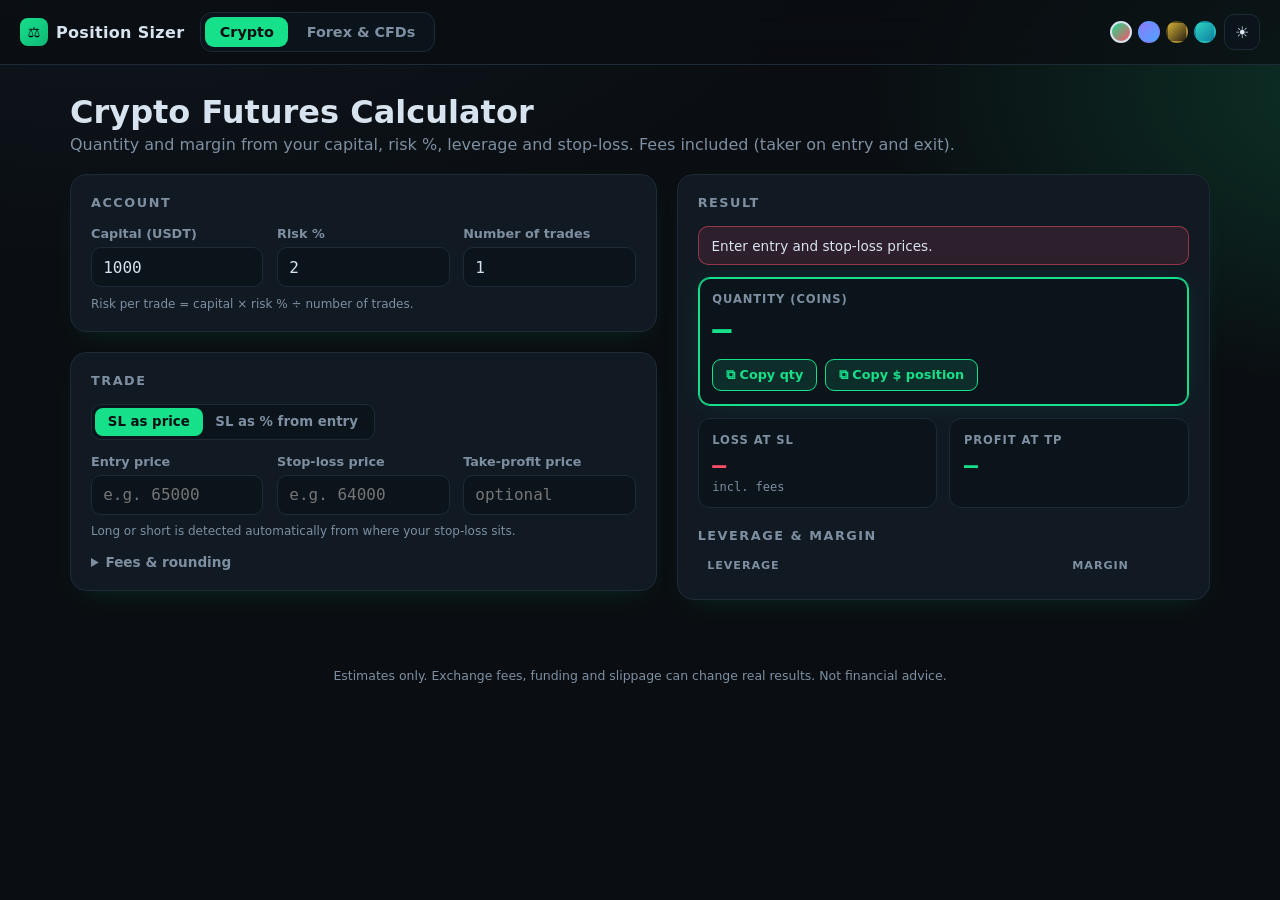
==== index.html @ 28de57a4 "Remove leverage/margin from forex; replace Copy results with copy qty, $ position and lots Co-Author" ====
<!DOCTYPE html>
<html lang="en">
<head>
<meta charset="UTF-8">
<meta name="viewport" content="width=device-width, initial-scale=1">
<title>Crypto Position Size Calculator</title>
<meta name="description" content="Crypto futures position size, quantity and margin calculator with leverage, fees and risk per trade.">
<meta name="theme-color" content="#0a0e12">
<link rel="manifest" href="manifest.json">
<link rel="icon" href="icons/icon.svg" type="image/svg+xml">
<link rel="stylesheet" href="css/styles.css?v=9">
<script src="js/common.js?v=9"></script>
</head>
<body>
<nav class="nav">
  <div class="brand"><span class="logo">⚖</span> Position Sizer</div>
  <div class="tabs"><a href="index.html" class="active">Crypto</a><a href="forex.html">Forex &amp; CFDs</a></div>
  <div class="theme-ctl">
    <div class="swatches">
      <button class="swatch" data-t="terminal" title="Terminal"></button>
      <button class="swatch" data-t="glass" title="Glass"></button>
      <button class="swatch" data-t="gold" title="Gold"></button>
      <button class="swatch" data-t="ocean" title="Ocean"></button>
    </div>
    <button class="icon-btn" id="modeBtn" aria-label="Toggle dark/light mode"></button>
  </div>
</nav>

<main>
  <div class="page-head">
    <h1>Crypto Futures Calculator</h1>
    <p>Quantity and margin from your capital, risk %, leverage and stop-loss. Fees included (taker on entry and exit).</p>
  </div>
  <div class="grid">
    <section>
      <div class="card">
        <h2>Account</h2>
        <div class="fields">
          <label>Capital (USDT)<input id="capital" type="number" min="0" step="any" value="1000" data-save></label>
          <label>Risk %<input id="risk" type="number" min="0" step="any" value="2" data-save></label>
          <label>Number of trades<input id="trades" type="number" min="1" step="1" value="1" data-save></label>
        </div>
        <p class="hint">Risk per trade = capital × risk % ÷ number of trades.</p>
      </div>
      <div class="card">
        <h2>Trade</h2>
        <div class="seg" id="slModeSeg"><button data-m="price" class="on">SL as price</button><button data-m="pct">SL as % from entry</button></div>
        <div class="seg" id="sideSeg" hidden><button data-d="long" class="on">Buy / Long</button><button data-d="short">Sell / Short</button></div>
        <div class="fields">
          <label>Entry price<input id="entry" type="number" min="0" step="any" placeholder="e.g. 65000" data-save></label>
          <label class="sl-price">Stop-loss price<input id="sl" type="number" min="0" step="any" placeholder="e.g. 64000" data-save></label>
          <label class="sl-pct" hidden>Stop-loss %<input id="slPct" type="number" min="0" step="any" placeholder="e.g. 1.5" data-save></label>
          <label>Take-profit price<input id="tp" type="number" min="0" step="any" placeholder="optional" data-save></label>
        </div>
        <p class="hint" id="slHint">Long or short is detected automatically from where your stop-loss sits.</p>
        <details style="margin-top:1rem">
          <summary>Fees &amp; rounding</summary>
          <div class="fields">
            <label>Taker fee % (each side)<input id="fee" type="number" min="0" step="any" value="0.06" data-save></label>
            <label>Qty step<input id="qstep" type="number" min="0" step="any" value="0.001" data-save></label>
          </div>
          <p class="hint">Default: Bitunix futures taker 0.06% (maker 0.02%). Worst case assumed: taker on entry and on exit.</p>
        </details>
      </div>
    </section>

    <section>
      <div class="card">
        <h2>Result <span id="dir"></span></h2>
        <div id="alerts"></div>
        <div class="hero">
          <div class="stat main"><div class="k">Quantity (coins)</div><div class="v" id="qty">—</div><div class="s" id="qtySub"></div>
            <div class="copy-row"><button class="copy-chip" id="copyQty" type="button">⧉ Copy qty</button><button class="copy-chip" id="copyPos" type="button">⧉ Copy $ position</button></div></div>
          <div class="stat"><div class="k">Loss at SL</div><div class="v down" id="loss">—</div><div class="s">incl. fees</div></div>
          <div class="stat"><div class="k">Profit at TP</div><div class="v up" id="profit">—</div><div class="s" id="rr"></div></div>
        </div>
        <h2 style="margin-top:1.25rem">Leverage &amp; margin</h2>
        <table class="levtable"><thead><tr><th>Leverage</th><th>Margin</th><th></th></tr></thead><tbody id="levRows"></tbody></table>
      </div>
    </section>
  </div>
</main>
<footer>Estimates only. Exchange fees, funding and slippage can change real results. Not financial advice.</footer>
<script src="js/crypto.js?v=9"></script>
</body>
</html>
---- css/styles.css ----
/* ===== Theme tokens: [data-theme] x [data-mode] ===== */
:root {
  --radius: 16px;
  --font: "Inter", system-ui, -apple-system, "Segoe UI", Roboto, sans-serif;
  --mono: "JetBrains Mono", ui-monospace, "Cascadia Code", Consolas, monospace;
}

/* Terminal */
[data-theme="terminal"][data-mode="dark"] {
  --bg: #0a0e12; --bg2: #0f1720; --card: #111a23; --card-border: #1e2a36;
  --text: #d7e3ee; --muted: #7d8fa1; --accent: #16e08a; --accent2: #0fb877;
  --up: #16e08a; --down: #ff4d6a; --input: #0b131b; --glow: rgba(22, 224, 138, .18);
}
[data-theme="terminal"][data-mode="light"] {
  --bg: #f3f6f8; --bg2: #e7edf1; --card: #ffffff; --card-border: #d9e2e9;
  --text: #0f1b24; --muted: #5a6b7a; --accent: #0a9e5f; --accent2: #08824e;
  --up: #0a9e5f; --down: #d6264a; --input: #f7fafb; --glow: rgba(10, 158, 95, .12);
}
/* Glass */
[data-theme="glass"][data-mode="dark"] {
  --bg: #0d0b1f; --bg2: #1c1040; --card: rgba(255,255,255,.06); --card-border: rgba(255,255,255,.12);
  --text: #ece9ff; --muted: #a39dc9; --accent: #8b7bff; --accent2: #4fa3ff;
  --up: #4ee6b0; --down: #ff6b8b; --input: rgba(255,255,255,.05); --glow: rgba(139, 123, 255, .25);
}
[data-theme="glass"][data-mode="light"] {
  --bg: #eef0ff; --bg2: #dfe6ff; --card: rgba(255,255,255,.65); --card-border: rgba(110,100,220,.18);
  --text: #1d1846; --muted: #625c95; --accent: #6a56f0; --accent2: #2f7fe0;
  --up: #0f9e74; --down: #d63a5e; --input: rgba(255,255,255,.8); --glow: rgba(106, 86, 240, .15);
}
/* Gold */
[data-theme="gold"][data-mode="dark"] {
  --bg: #0b0a08; --bg2: #17140e; --card: #15130f; --card-border: #2e281b;
  --text: #f1e9d6; --muted: #a8997a; --accent: #d4af37; --accent2: #b8932a;
  --up: #7fd18b; --down: #e5695a; --input: #0f0d0a; --glow: rgba(212, 175, 55, .18);
}
[data-theme="gold"][data-mode="light"] {
  --bg: #faf6ec; --bg2: #f1e9d4; --card: #fffdf7; --card-border: #e6dcc3;
  --text: #2a2215; --muted: #7a6c50; --accent: #a8841f; --accent2: #8a6c17;
  --up: #2f8a43; --down: #b6402f; --input: #fffaf0; --glow: rgba(168, 132, 31, .14);
}
/* Ocean */
[data-theme="ocean"][data-mode="dark"] {
  --bg: #061418; --bg2: #0a2128; --card: #0c1f26; --card-border: #163540;
  --text: #d9f1f4; --muted: #7fa7b0; --accent: #2dd4bf; --accent2: #22a6c9;
  --up: #2dd4bf; --down: #f8717d; --input: #08181d; --glow: rgba(45, 212, 191, .18);
}
[data-theme="ocean"][data-mode="light"] {
  --bg: #effafb; --bg2: #dcf2f5; --card: #ffffff; --card-border: #cbe6ea;
  --text: #0b2a30; --muted: #4f7880; --accent: #0d9488; --accent2: #0e7fa3;
  --up: #0d9488; --down: #d43f4d; --input: #f6fcfd; --glow: rgba(13, 148, 136, .12);
}

/* ===== Base ===== */
* { box-sizing: border-box; }
html, body { margin: 0; }
body {
  font-family: var(--font); color: var(--text); min-height: 100vh;
  background: radial-gradient(1200px 600px at 10% -10%, var(--bg2), transparent 60%),
              radial-gradient(900px 500px at 110% 10%, var(--glow), transparent 60%), var(--bg);
  background-attachment: fixed;
  transition: background .3s, color .3s;
}
a { color: var(--accent); }

/* ===== Nav ===== */
.nav {
  position: sticky; top: 0; z-index: 10; display: flex; align-items: center; gap: 1rem;
  padding: .75rem 1.25rem; backdrop-filter: blur(14px); -webkit-backdrop-filter: blur(14px);
  background: color-mix(in srgb, var(--bg) 70%, transparent); border-bottom: 1px solid var(--card-border);
  flex-wrap: wrap;
}
.brand { font-weight: 800; letter-spacing: .02em; display: flex; align-items: center; gap: .5rem; }
.brand .logo { width: 28px; height: 28px; border-radius: 8px; display: grid; place-items: center;
  background: linear-gradient(135deg, var(--accent), var(--accent2)); color: var(--bg); font-size: .9rem; }
.tabs { display: flex; gap: .25rem; background: var(--input); padding: 4px; border-radius: 12px; border: 1px solid var(--card-border); }
.tabs a { text-decoration: none; color: var(--muted); padding: .45rem .9rem; border-radius: 9px; font-weight: 600; font-size: .9rem; }
.tabs a.active { background: var(--accent); color: var(--bg); }
.theme-ctl { margin-left: auto; display: flex; gap: .5rem; align-items: center; }
.swatches { display: flex; gap: 6px; }
.swatch { width: 22px; height: 22px; border-radius: 50%; border: 2px solid transparent; cursor: pointer; padding: 0; }
.swatch.on { border-color: var(--text); }
.swatch[data-t="terminal"] { background: linear-gradient(135deg, #16e08a, #ff4d6a); }
.swatch[data-t="glass"] { background: linear-gradient(135deg, #8b7bff, #4fa3ff); }
.swatch[data-t="gold"] { background: linear-gradient(135deg, #d4af37, #2a2215); }
.swatch[data-t="ocean"] { background: linear-gradient(135deg, #2dd4bf, #0e7fa3); }
.icon-btn { background: var(--input); border: 1px solid var(--card-border); color: var(--text);
  border-radius: 10px; width: 36px; height: 36px; cursor: pointer; font-size: 1rem; }

/* ===== Layout ===== */
main { max-width: 1180px; margin: 0 auto; padding: 1.5rem 1.25rem 3rem; }
.page-head h1 { margin: .25rem 0 .25rem; font-size: clamp(1.4rem, 3vw, 2rem); }
.page-head p { margin: 0 0 1.25rem; color: var(--muted); }
.grid { display: grid; grid-template-columns: 1.1fr 1fr; gap: 1.25rem; align-items: start; }
@media (max-width: 880px) { .grid { grid-template-columns: 1fr; } .theme-ctl { margin-left: 0; } }

.card {
  background: var(--card); border: 1px solid var(--card-border); border-radius: var(--radius);
  padding: 1.25rem; margin-bottom: 1.25rem; backdrop-filter: blur(18px); -webkit-backdrop-filter: blur(18px);
  box-shadow: 0 10px 30px -15px var(--glow);
}
.card h2 { font-size: .8rem; text-transform: uppercase; letter-spacing: .12em; color: var(--muted); margin: 0 0 1rem; }
.fields { display: grid; grid-template-columns: repeat(auto-fit, minmax(150px, 1fr)); gap: .85rem; }
label { display: flex; flex-direction: column; gap: .35rem; font-size: .8rem; color: var(--muted); font-weight: 600; }
input, select {
  font: 500 1rem var(--mono); color: var(--text); background: var(--input);
  border: 1px solid var(--card-border); border-radius: 10px; padding: .6rem .7rem; width: 100%;
  transition: border-color .2s, box-shadow .2s;
}
input:focus, select:focus { outline: none; border-color: var(--accent); box-shadow: 0 0 0 3px var(--glow); }
select { font-family: var(--font); }
.hint { font-size: .75rem; color: var(--muted); margin: .6rem 0 0; }

.seg { display: inline-flex; background: var(--input); border: 1px solid var(--card-border); border-radius: 10px; padding: 3px; margin-bottom: .9rem; }
.seg button { background: none; border: 0; color: var(--muted); padding: .4rem .8rem; border-radius: 8px; font-weight: 600; cursor: pointer; font-family: var(--font); }
.seg button.on { background: var(--accent); color: var(--bg); }

/* ===== Results ===== */
.hero { display: grid; grid-template-columns: 1fr 1fr; gap: .75rem; margin-bottom: 1rem; }
.stat { background: var(--input); border: 1px solid var(--card-border); border-radius: 12px; padding: .85rem; }
.stat .k { font-size: .72rem; color: var(--muted); text-transform: uppercase; letter-spacing: .08em; font-weight: 700; }
.stat .v { font: 700 1.45rem var(--mono); margin-top: .25rem; word-break: break-all; }
.stat .s { font-size: .75rem; color: var(--muted); margin-top: .15rem; font-family: var(--mono); }
.stat.main { grid-column: 1 / -1; border-color: var(--accent); box-shadow: inset 0 0 0 1px var(--accent), 0 0 30px -10px var(--glow); }
.stat.main .v { font-size: 2rem; color: var(--accent); }
.rows { margin: 0; display: grid; grid-template-columns: 1fr auto; gap: .5rem 1rem; }
.rows dt { color: var(--muted); font-size: .88rem; }
.rows dd { margin: 0; text-align: right; font: 600 .95rem var(--mono); }
.up { color: var(--up) !important; } .down { color: var(--down) !important; }
.badge { display: inline-block; font: 700 .72rem var(--font); padding: .2rem .55rem; border-radius: 999px; letter-spacing: .06em; }
.badge.long { background: color-mix(in srgb, var(--up) 18%, transparent); color: var(--up); }
.badge.short { background: color-mix(in srgb, var(--down) 18%, transparent); color: var(--down); }

.alert { border-radius: 10px; padding: .65rem .8rem; font-size: .85rem; margin-bottom: .75rem; border: 1px solid; }
.alert.warn { border-color: color-mix(in srgb, #f5a524 50%, transparent); background: color-mix(in srgb, #f5a524 12%, transparent); }
.alert.err { border-color: color-mix(in srgb, var(--down) 50%, transparent); background: color-mix(in srgb, var(--down) 12%, transparent); }

/* Risk ladder */
.ladder { position: relative; height: 54px; margin: 1.2rem 0 .4rem; }
.ladder .bar { position: absolute; top: 20px; height: 14px; border-radius: 7px; }
.ladder .bar.loss { background: linear-gradient(90deg, var(--down), color-mix(in srgb, var(--down) 40%, transparent)); }
.ladder .bar.win { background: linear-gradient(90deg, color-mix(in srgb, var(--up) 40%, transparent), var(--up)); }
.ladder .tick { position: absolute; top: 0; transform: translateX(-50%); font: 600 .7rem var(--mono); color: var(--muted); white-space: nowrap; text-align: center; }
.ladder .tick::after { content: ""; display: block; width: 2px; height: 26px; margin: 2px auto 0; background: var(--text); border-radius: 1px; }

.btn { font: 700 .9rem var(--font); border-radius: 10px; padding: .7rem 1rem; cursor: pointer; border: 1px solid var(--card-border); background: var(--input); color: var(--text); }
.btn.primary { background: linear-gradient(135deg, var(--accent), var(--accent2)); color: var(--bg); border: 0; width: 100%; margin-top: 1rem; }
.btn:active { transform: translateY(1px); }
details summary { cursor: pointer; color: var(--muted); font-weight: 600; font-size: .85rem; }
details[open] summary { margin-bottom: .8rem; }
footer { text-align: center; color: var(--muted); font-size: .78rem; padding: 0 1rem 2rem; }
.toast { position: fixed; bottom: 1.5rem; left: 50%; transform: translateX(-50%) translateY(20px); opacity: 0;
  background: var(--accent); color: var(--bg); padding: .6rem 1rem; border-radius: 10px; font-weight: 700; transition: .25s; pointer-events: none; }
.toast.show { opacity: 1; transform: translateX(-50%); }

[hidden] { display: none !important; }

/* ===== Mobile ===== */
.mbar { display: none; }
@media (max-width: 640px) {
  .nav { position: static; padding: .6rem .9rem; gap: .6rem; }
  .theme-ctl { margin-left: auto; }
  .tabs { order: 3; width: 100%; }
  .tabs a { flex: 1; text-align: center; }
  main { padding: 1rem .9rem 6rem; }
  .card { padding: 1rem; }
  .fields { grid-template-columns: 1fr 1fr; gap: .7rem; }
  .page-head p { font-size: .9rem; }
  .stat .v { font-size: 1.15rem; }
  .stat.main .v { font-size: 1.7rem; }
  .rows dt { font-size: .82rem; }
  .rows dd { font-size: .88rem; }
  .mbar {
    display: flex; position: fixed; left: .75rem; right: .75rem; bottom: .75rem; z-index: 20;
    align-items: center; justify-content: space-between; gap: .75rem; padding: .7rem 1rem;
    border-radius: 14px; border: 1px solid var(--accent); background: color-mix(in srgb, var(--card) 85%, var(--bg));
    backdrop-filter: blur(14px); -webkit-backdrop-filter: blur(14px); box-shadow: 0 10px 30px -10px var(--glow);
    color: var(--text); font-family: var(--font); cursor: pointer; text-align: left;
  }
  .mbar .k { font-size: .68rem; color: var(--muted); text-transform: uppercase; letter-spacing: .08em; font-weight: 700; }
  .mbar .v { font: 700 1.15rem var(--mono); color: var(--accent); }
  .mbar .v2 { font: 600 .85rem var(--mono); text-align: right; }
  .mbar.hide { opacity: 0; pointer-events: none; }
}

/* Leverage table */
.levtable { width: 100%; border-collapse: collapse; font-family: var(--mono); }
.levtable th { text-align: left; font: 700 .7rem var(--font); color: var(--muted); text-transform: uppercase; letter-spacing: .08em; padding: 0 .6rem .4rem; }
.levtable td { padding: .55rem .6rem; border-top: 1px solid var(--card-border); font-weight: 600; }
.levtable td:nth-child(2) { text-align: right; }
.levtable th:nth-child(2) { text-align: right; }
.levtable td:last-child { text-align: right; font: 600 .72rem var(--font); color: var(--muted); }
.levtable tr.min td { color: var(--accent); background: color-mix(in srgb, var(--accent) 8%, transparent); }
.levtable tr.min td:first-child { border-radius: 8px 0 0 8px; } .levtable tr.min td:last-child { border-radius: 0 8px 8px 0; color: var(--accent); }
.levtable tr.liq td { color: var(--down); }

/* Copy chips inside the main result */
.copy-row { display: flex; gap: .5rem; flex-wrap: wrap; margin-top: .7rem; }
.copy-chip { font: 700 .8rem var(--font); padding: .45rem .8rem; border-radius: 9px; cursor: pointer;
  border: 1px solid var(--accent); background: color-mix(in srgb, var(--accent) 12%, transparent); color: var(--accent); }
.copy-chip:hover { background: var(--accent); color: var(--bg); }
.copy-chip:active { transform: translateY(1px); }
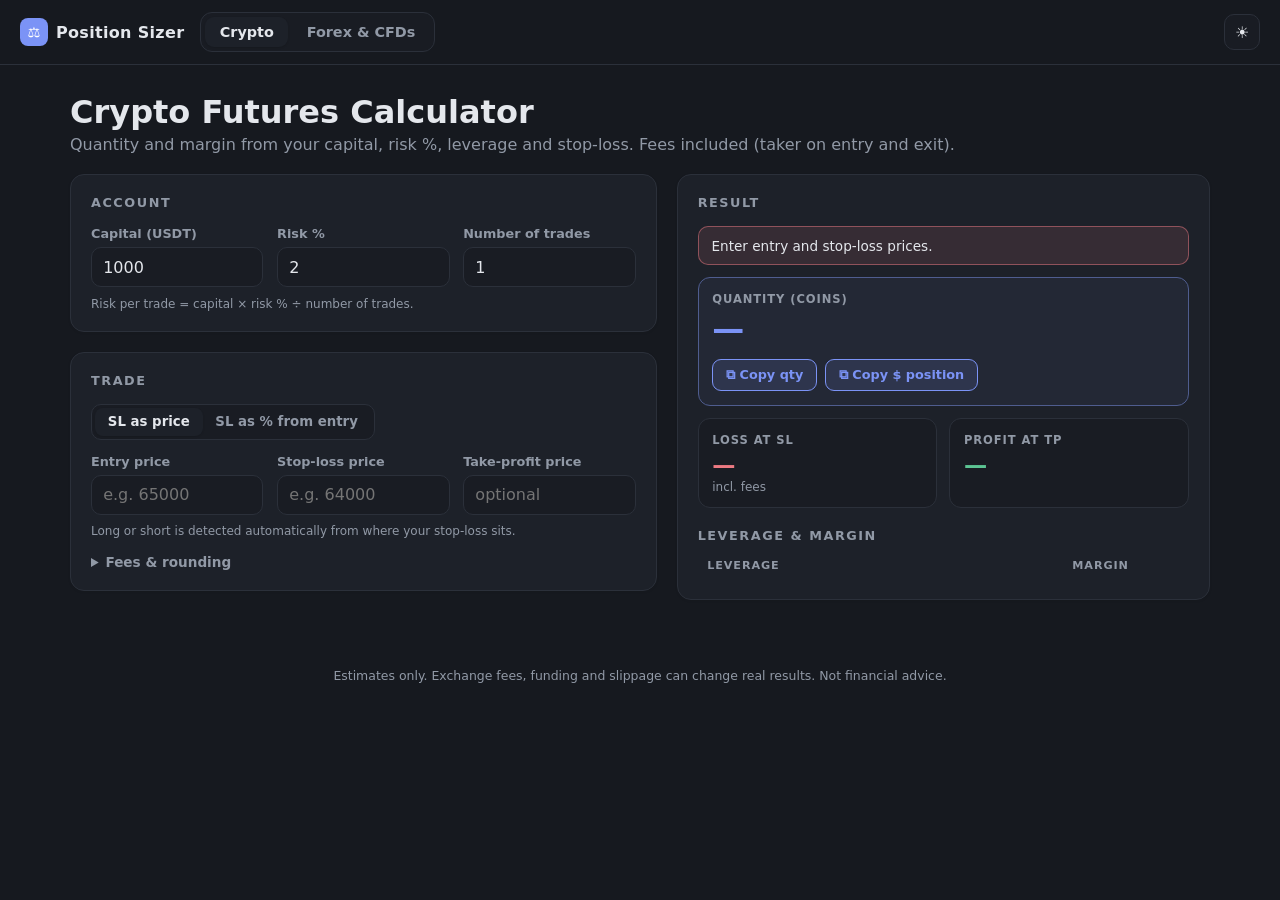
==== commit 6ced4ce9: "Redesign: one calm theme with light/dark toggle Replace the 4 neon themes with a soft slate palette " ====
--- a/index.html
+++ b/index.html
@@ -5,23 +5,17 @@
 <meta name="viewport" content="width=device-width, initial-scale=1">
 <title>Crypto Position Size Calculator</title>
 <meta name="description" content="Crypto futures position size, quantity and margin calculator with leverage, fees and risk per trade.">
-<meta name="theme-color" content="#0a0e12">
+<meta name="theme-color" content="#16191f">
 <link rel="manifest" href="manifest.json">
 <link rel="icon" href="icons/icon.svg" type="image/svg+xml">
-<link rel="stylesheet" href="css/styles.css?v=9">
-<script src="js/common.js?v=9"></script>
+<link rel="stylesheet" href="css/styles.css?v=10">
+<script src="js/common.js?v=10"></script>
 </head>
 <body>
 <nav class="nav">
   <div class="brand"><span class="logo">⚖</span> Position Sizer</div>
   <div class="tabs"><a href="index.html" class="active">Crypto</a><a href="forex.html">Forex &amp; CFDs</a></div>
   <div class="theme-ctl">
-    <div class="swatches">
-      <button class="swatch" data-t="terminal" title="Terminal"></button>
-      <button class="swatch" data-t="glass" title="Glass"></button>
-      <button class="swatch" data-t="gold" title="Gold"></button>
-      <button class="swatch" data-t="ocean" title="Ocean"></button>
-    </div>
     <button class="icon-btn" id="modeBtn" aria-label="Toggle dark/light mode"></button>
   </div>
 </nav>
@@ -81,6 +75,6 @@
   </div>
 </main>
 <footer>Estimates only. Exchange fees, funding and slippage can change real results. Not financial advice.</footer>
-<script src="js/crypto.js?v=9"></script>
+<script src="js/crypto.js?v=10"></script>
 </body>
 </html>
--- a/css/styles.css
+++ b/css/styles.css
@@ -1,53 +1,16 @@
-/* ===== Theme tokens: [data-theme] x [data-mode] ===== */
+/* ===== Theme tokens: one calm palette, light + dark ===== */
 :root {
-  --radius: 16px;
+  --radius: 14px;
   --font: "Inter", system-ui, -apple-system, "Segoe UI", Roboto, sans-serif;
-  --mono: "JetBrains Mono", ui-monospace, "Cascadia Code", Consolas, monospace;
+  --mono: var(--font);
+  --bg: #f5f6f8; --bg2: #f5f6f8; --card: #ffffff; --card-border: #e3e6eb;
+  --text: #24292f; --muted: #6b7280; --accent: #4c6ef5; --accent2: #4c6ef5;
+  --up: #2b9a66; --down: #d0505c; --input: #f8f9fb; --glow: rgba(76, 110, 245, .14);
 }
-
-/* Terminal */
-[data-theme="terminal"][data-mode="dark"] {
-  --bg: #0a0e12; --bg2: #0f1720; --card: #111a23; --card-border: #1e2a36;
-  --text: #d7e3ee; --muted: #7d8fa1; --accent: #16e08a; --accent2: #0fb877;
-  --up: #16e08a; --down: #ff4d6a; --input: #0b131b; --glow: rgba(22, 224, 138, .18);
-}
-[data-theme="terminal"][data-mode="light"] {
-  --bg: #f3f6f8; --bg2: #e7edf1; --card: #ffffff; --card-border: #d9e2e9;
-  --text: #0f1b24; --muted: #5a6b7a; --accent: #0a9e5f; --accent2: #08824e;
-  --up: #0a9e5f; --down: #d6264a; --input: #f7fafb; --glow: rgba(10, 158, 95, .12);
-}
-/* Glass */
-[data-theme="glass"][data-mode="dark"] {
-  --bg: #0d0b1f; --bg2: #1c1040; --card: rgba(255,255,255,.06); --card-border: rgba(255,255,255,.12);
-  --text: #ece9ff; --muted: #a39dc9; --accent: #8b7bff; --accent2: #4fa3ff;
-  --up: #4ee6b0; --down: #ff6b8b; --input: rgba(255,255,255,.05); --glow: rgba(139, 123, 255, .25);
-}
-[data-theme="glass"][data-mode="light"] {
-  --bg: #eef0ff; --bg2: #dfe6ff; --card: rgba(255,255,255,.65); --card-border: rgba(110,100,220,.18);
-  --text: #1d1846; --muted: #625c95; --accent: #6a56f0; --accent2: #2f7fe0;
-  --up: #0f9e74; --down: #d63a5e; --input: rgba(255,255,255,.8); --glow: rgba(106, 86, 240, .15);
-}
-/* Gold */
-[data-theme="gold"][data-mode="dark"] {
-  --bg: #0b0a08; --bg2: #17140e; --card: #15130f; --card-border: #2e281b;
-  --text: #f1e9d6; --muted: #a8997a; --accent: #d4af37; --accent2: #b8932a;
-  --up: #7fd18b; --down: #e5695a; --input: #0f0d0a; --glow: rgba(212, 175, 55, .18);
-}
-[data-theme="gold"][data-mode="light"] {
-  --bg: #faf6ec; --bg2: #f1e9d4; --card: #fffdf7; --card-border: #e6dcc3;
-  --text: #2a2215; --muted: #7a6c50; --accent: #a8841f; --accent2: #8a6c17;
-  --up: #2f8a43; --down: #b6402f; --input: #fffaf0; --glow: rgba(168, 132, 31, .14);
-}
-/* Ocean */
-[data-theme="ocean"][data-mode="dark"] {
-  --bg: #061418; --bg2: #0a2128; --card: #0c1f26; --card-border: #163540;
-  --text: #d9f1f4; --muted: #7fa7b0; --accent: #2dd4bf; --accent2: #22a6c9;
-  --up: #2dd4bf; --down: #f8717d; --input: #08181d; --glow: rgba(45, 212, 191, .18);
-}
-[data-theme="ocean"][data-mode="light"] {
-  --bg: #effafb; --bg2: #dcf2f5; --card: #ffffff; --card-border: #cbe6ea;
-  --text: #0b2a30; --muted: #4f7880; --accent: #0d9488; --accent2: #0e7fa3;
-  --up: #0d9488; --down: #d43f4d; --input: #f6fcfd; --glow: rgba(13, 148, 136, .12);
+[data-mode="dark"] {
+  --bg: #16191f; --bg2: #16191f; --card: #1d2129; --card-border: #2b303a;
+  --text: #e4e7ec; --muted: #9199a6; --accent: #7b93f6; --accent2: #7b93f6;
+  --up: #5cc493; --down: #ec7a82; --input: #191c23; --glow: rgba(123, 147, 246, .18);
 }
 
 /* ===== Base ===== */
@@ -55,9 +18,7 @@
 html, body { margin: 0; }
 body {
   font-family: var(--font); color: var(--text); min-height: 100vh;
-  background: radial-gradient(1200px 600px at 10% -10%, var(--bg2), transparent 60%),
-              radial-gradient(900px 500px at 110% 10%, var(--glow), transparent 60%), var(--bg);
-  background-attachment: fixed;
+  background: var(--bg); font-variant-numeric: tabular-nums;
   transition: background .3s, color .3s;
 }
 a { color: var(--accent); }
@@ -65,24 +26,16 @@
 /* ===== Nav ===== */
 .nav {
   position: sticky; top: 0; z-index: 10; display: flex; align-items: center; gap: 1rem;
-  padding: .75rem 1.25rem; backdrop-filter: blur(14px); -webkit-backdrop-filter: blur(14px);
-  background: color-mix(in srgb, var(--bg) 70%, transparent); border-bottom: 1px solid var(--card-border);
+  padding: .75rem 1.25rem; background: var(--bg); border-bottom: 1px solid var(--card-border);
   flex-wrap: wrap;
 }
 .brand { font-weight: 800; letter-spacing: .02em; display: flex; align-items: center; gap: .5rem; }
 .brand .logo { width: 28px; height: 28px; border-radius: 8px; display: grid; place-items: center;
-  background: linear-gradient(135deg, var(--accent), var(--accent2)); color: var(--bg); font-size: .9rem; }
+  background: var(--accent); color: #fff; font-size: .9rem; }
 .tabs { display: flex; gap: .25rem; background: var(--input); padding: 4px; border-radius: 12px; border: 1px solid var(--card-border); }
 .tabs a { text-decoration: none; color: var(--muted); padding: .45rem .9rem; border-radius: 9px; font-weight: 600; font-size: .9rem; }
-.tabs a.active { background: var(--accent); color: var(--bg); }
+.tabs a.active { background: var(--card); color: var(--text); box-shadow: 0 1px 2px rgba(0,0,0,.12); }
 .theme-ctl { margin-left: auto; display: flex; gap: .5rem; align-items: center; }
-.swatches { display: flex; gap: 6px; }
-.swatch { width: 22px; height: 22px; border-radius: 50%; border: 2px solid transparent; cursor: pointer; padding: 0; }
-.swatch.on { border-color: var(--text); }
-.swatch[data-t="terminal"] { background: linear-gradient(135deg, #16e08a, #ff4d6a); }
-.swatch[data-t="glass"] { background: linear-gradient(135deg, #8b7bff, #4fa3ff); }
-.swatch[data-t="gold"] { background: linear-gradient(135deg, #d4af37, #2a2215); }
-.swatch[data-t="ocean"] { background: linear-gradient(135deg, #2dd4bf, #0e7fa3); }
 .icon-btn { background: var(--input); border: 1px solid var(--card-border); color: var(--text);
   border-radius: 10px; width: 36px; height: 36px; cursor: pointer; font-size: 1rem; }
 
@@ -95,8 +48,8 @@
 
 .card {
   background: var(--card); border: 1px solid var(--card-border); border-radius: var(--radius);
-  padding: 1.25rem; margin-bottom: 1.25rem; backdrop-filter: blur(18px); -webkit-backdrop-filter: blur(18px);
-  box-shadow: 0 10px 30px -15px var(--glow);
+  padding: 1.25rem; margin-bottom: 1.25rem;
+  box-shadow: 0 1px 3px rgba(0,0,0,.06);
 }
 .card h2 { font-size: .8rem; text-transform: uppercase; letter-spacing: .12em; color: var(--muted); margin: 0 0 1rem; }
 .fields { display: grid; grid-template-columns: repeat(auto-fit, minmax(150px, 1fr)); gap: .85rem; }
@@ -112,7 +65,7 @@
 
 .seg { display: inline-flex; background: var(--input); border: 1px solid var(--card-border); border-radius: 10px; padding: 3px; margin-bottom: .9rem; }
 .seg button { background: none; border: 0; color: var(--muted); padding: .4rem .8rem; border-radius: 8px; font-weight: 600; cursor: pointer; font-family: var(--font); }
-.seg button.on { background: var(--accent); color: var(--bg); }
+.seg button.on { background: var(--card); color: var(--text); box-shadow: 0 1px 2px rgba(0,0,0,.12); }
 
 /* ===== Results ===== */
 .hero { display: grid; grid-template-columns: 1fr 1fr; gap: .75rem; margin-bottom: 1rem; }
@@ -120,7 +73,7 @@
 .stat .k { font-size: .72rem; color: var(--muted); text-transform: uppercase; letter-spacing: .08em; font-weight: 700; }
 .stat .v { font: 700 1.45rem var(--mono); margin-top: .25rem; word-break: break-all; }
 .stat .s { font-size: .75rem; color: var(--muted); margin-top: .15rem; font-family: var(--mono); }
-.stat.main { grid-column: 1 / -1; border-color: var(--accent); box-shadow: inset 0 0 0 1px var(--accent), 0 0 30px -10px var(--glow); }
+.stat.main { grid-column: 1 / -1; border-color: color-mix(in srgb, var(--accent) 45%, var(--card-border)); background: color-mix(in srgb, var(--accent) 6%, var(--card)); }
 .stat.main .v { font-size: 2rem; color: var(--accent); }
 .rows { margin: 0; display: grid; grid-template-columns: 1fr auto; gap: .5rem 1rem; }
 .rows dt { color: var(--muted); font-size: .88rem; }
@@ -143,13 +96,13 @@
 .ladder .tick::after { content: ""; display: block; width: 2px; height: 26px; margin: 2px auto 0; background: var(--text); border-radius: 1px; }
 
 .btn { font: 700 .9rem var(--font); border-radius: 10px; padding: .7rem 1rem; cursor: pointer; border: 1px solid var(--card-border); background: var(--input); color: var(--text); }
-.btn.primary { background: linear-gradient(135deg, var(--accent), var(--accent2)); color: var(--bg); border: 0; width: 100%; margin-top: 1rem; }
+.btn.primary { background: var(--accent); color: #fff; border: 0; width: 100%; margin-top: 1rem; }
 .btn:active { transform: translateY(1px); }
 details summary { cursor: pointer; color: var(--muted); font-weight: 600; font-size: .85rem; }
 details[open] summary { margin-bottom: .8rem; }
 footer { text-align: center; color: var(--muted); font-size: .78rem; padding: 0 1rem 2rem; }
 .toast { position: fixed; bottom: 1.5rem; left: 50%; transform: translateX(-50%) translateY(20px); opacity: 0;
-  background: var(--accent); color: var(--bg); padding: .6rem 1rem; border-radius: 10px; font-weight: 700; transition: .25s; pointer-events: none; }
+  background: var(--text); color: var(--bg); padding: .6rem 1rem; border-radius: 10px; font-weight: 700; transition: .25s; pointer-events: none; }
 .toast.show { opacity: 1; transform: translateX(-50%); }
 
 [hidden] { display: none !important; }
@@ -173,7 +126,7 @@
     display: flex; position: fixed; left: .75rem; right: .75rem; bottom: .75rem; z-index: 20;
     align-items: center; justify-content: space-between; gap: .75rem; padding: .7rem 1rem;
     border-radius: 14px; border: 1px solid var(--accent); background: color-mix(in srgb, var(--card) 85%, var(--bg));
-    backdrop-filter: blur(14px); -webkit-backdrop-filter: blur(14px); box-shadow: 0 10px 30px -10px var(--glow);
+    backdrop-filter: blur(14px); -webkit-backdrop-filter: blur(14px); box-shadow: 0 4px 16px rgba(0,0,0,.15);
     color: var(--text); font-family: var(--font); cursor: pointer; text-align: left;
   }
   .mbar .k { font-size: .68rem; color: var(--muted); text-transform: uppercase; letter-spacing: .08em; font-weight: 700; }
@@ -197,5 +150,5 @@
 .copy-row { display: flex; gap: .5rem; flex-wrap: wrap; margin-top: .7rem; }
 .copy-chip { font: 700 .8rem var(--font); padding: .45rem .8rem; border-radius: 9px; cursor: pointer;
   border: 1px solid var(--accent); background: color-mix(in srgb, var(--accent) 12%, transparent); color: var(--accent); }
-.copy-chip:hover { background: var(--accent); color: var(--bg); }
+.copy-chip:hover { background: var(--accent); color: #fff; }
 .copy-chip:active { transform: translateY(1px); }
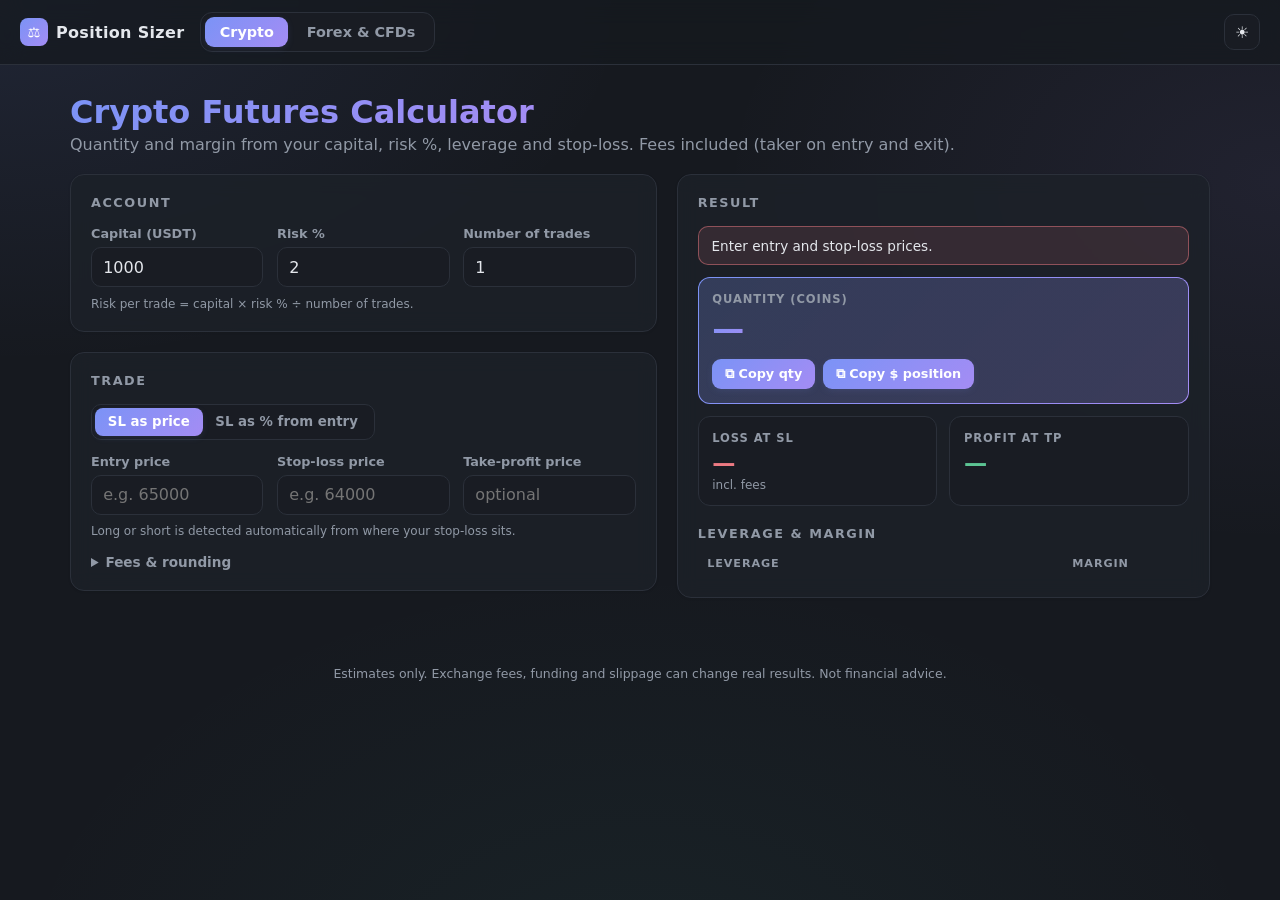
==== commit 7c3618a1: "Add soft indigo-violet gradients: page wash, frosted cards, gradient accents Co-Authored-By: Claude " ====
--- a/index.html
+++ b/index.html
@@ -8,8 +8,8 @@
 <meta name="theme-color" content="#16191f">
 <link rel="manifest" href="manifest.json">
 <link rel="icon" href="icons/icon.svg" type="image/svg+xml">
-<link rel="stylesheet" href="css/styles.css?v=10">
-<script src="js/common.js?v=10"></script>
+<link rel="stylesheet" href="css/styles.css?v=11">
+<script src="js/common.js?v=11"></script>
 </head>
 <body>
 <nav class="nav">
@@ -75,6 +75,6 @@
   </div>
 </main>
 <footer>Estimates only. Exchange fees, funding and slippage can change real results. Not financial advice.</footer>
-<script src="js/crypto.js?v=10"></script>
+<script src="js/crypto.js?v=11"></script>
 </body>
 </html>
--- a/css/styles.css
+++ b/css/styles.css
@@ -152,3 +152,38 @@
   border: 1px solid var(--accent); background: color-mix(in srgb, var(--accent) 12%, transparent); color: var(--accent); }
 .copy-chip:hover { background: var(--accent); color: #fff; }
 .copy-chip:active { transform: translateY(1px); }
+
+/* ===== Soft gradient layer (kept low-saturation so it stays easy on the eyes) ===== */
+:root {
+  --grad: linear-gradient(135deg, #5b7cfa 0%, #8a6cf0 100%);
+  --wash-1: rgba(91, 124, 250, .10); --wash-2: rgba(56, 189, 168, .08); --wash-3: rgba(138, 108, 240, .08);
+  --card: rgba(255, 255, 255, .82); --nav-bg: rgba(245, 246, 248, .72);
+}
+[data-mode="dark"] {
+  --grad: linear-gradient(135deg, #7b93f6 0%, #a48cf4 100%);
+  --wash-1: rgba(123, 147, 246, .10); --wash-2: rgba(72, 190, 170, .06); --wash-3: rgba(164, 140, 244, .08);
+  --card: rgba(29, 33, 41, .82); --nav-bg: rgba(22, 25, 31, .72);
+}
+body {
+  background:
+    radial-gradient(900px 520px at 0% 0%, var(--wash-1), transparent 70%),
+    radial-gradient(800px 520px at 100% 20%, var(--wash-3), transparent 70%),
+    radial-gradient(900px 600px at 50% 110%, var(--wash-2), transparent 70%),
+    var(--bg);
+  background-attachment: fixed;
+}
+.nav { background: var(--nav-bg); backdrop-filter: blur(12px); -webkit-backdrop-filter: blur(12px); }
+.card { backdrop-filter: blur(10px); -webkit-backdrop-filter: blur(10px); }
+.brand .logo { background: var(--grad); }
+.page-head h1 { background: var(--grad); -webkit-background-clip: text; background-clip: text; color: transparent; width: fit-content; }
+.stat.main {
+  border: 1px solid transparent;
+  background: linear-gradient(color-mix(in srgb, var(--accent) 7%, var(--card)), color-mix(in srgb, var(--accent) 7%, var(--card))) padding-box,
+              var(--grad) border-box;
+}
+.stat.main .v { background: var(--grad); -webkit-background-clip: text; background-clip: text; color: transparent; width: fit-content; }
+.copy-chip { border: 0; background: var(--grad); color: #fff; box-shadow: 0 2px 8px -2px var(--glow); }
+.copy-chip:hover { background: var(--grad); filter: brightness(1.08); }
+.tabs a.active, .seg button.on { background: var(--grad); color: #fff; box-shadow: 0 2px 8px -2px var(--glow); }
+.levtable tr.min td { background: color-mix(in srgb, #8a6cf0 9%, transparent); }
+@media (max-width: 640px) { .mbar { border: 1px solid transparent; background: linear-gradient(var(--card), var(--card)) padding-box, var(--grad) border-box; } }
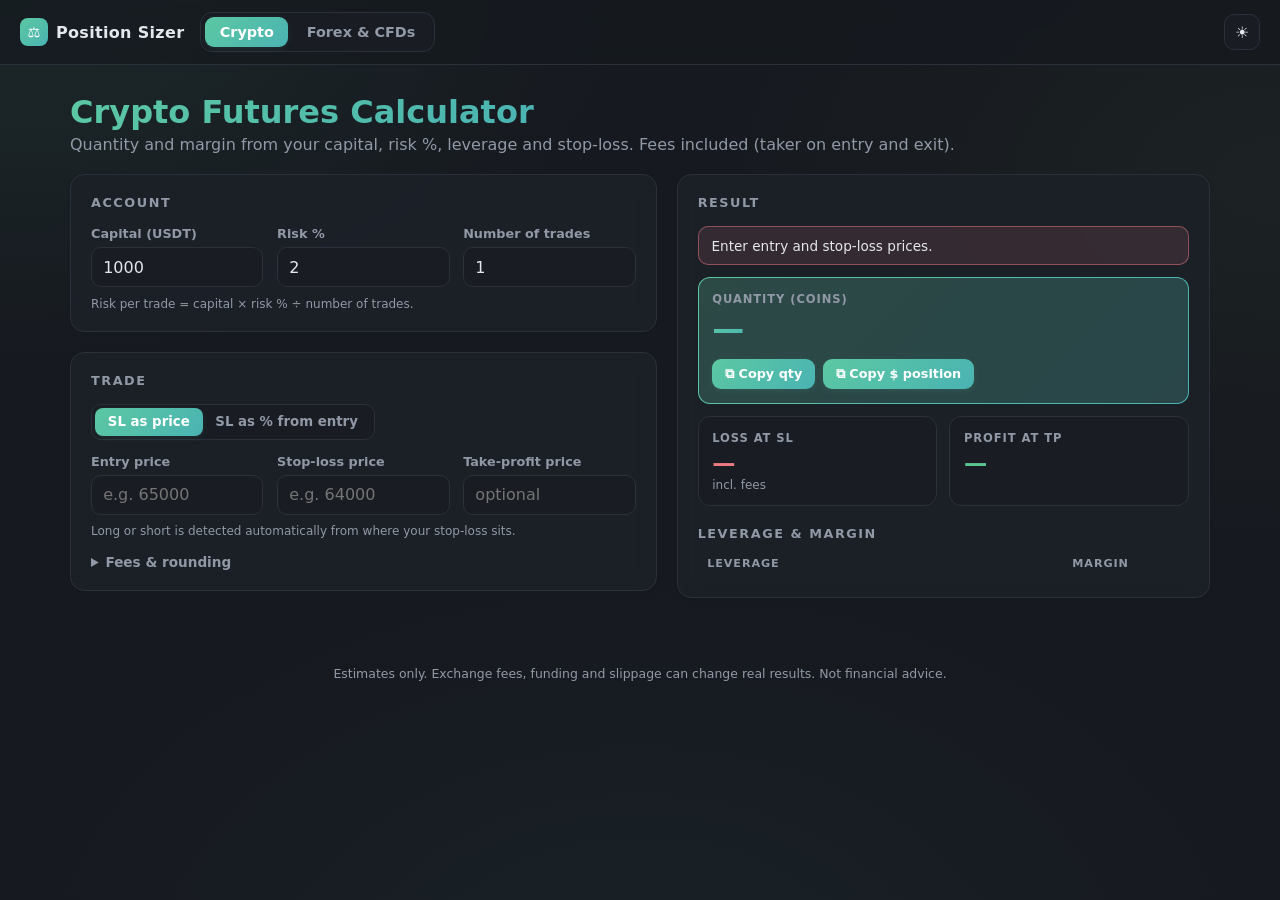
==== commit 2218fc77: "Switch theme to soft green: accent, gradients, background wash, app icon Co-Authored-By: Claude Opus" ====
--- a/index.html
+++ b/index.html
@@ -8,8 +8,8 @@
 <meta name="theme-color" content="#16191f">
 <link rel="manifest" href="manifest.json">
 <link rel="icon" href="icons/icon.svg" type="image/svg+xml">
-<link rel="stylesheet" href="css/styles.css?v=11">
-<script src="js/common.js?v=11"></script>
+<link rel="stylesheet" href="css/styles.css?v=12">
+<script src="js/common.js?v=12"></script>
 </head>
 <body>
 <nav class="nav">
@@ -75,6 +75,6 @@
   </div>
 </main>
 <footer>Estimates only. Exchange fees, funding and slippage can change real results. Not financial advice.</footer>
-<script src="js/crypto.js?v=11"></script>
+<script src="js/crypto.js?v=12"></script>
 </body>
 </html>
--- a/css/styles.css
+++ b/css/styles.css
@@ -4,13 +4,13 @@
   --font: "Inter", system-ui, -apple-system, "Segoe UI", Roboto, sans-serif;
   --mono: var(--font);
   --bg: #f5f6f8; --bg2: #f5f6f8; --card: #ffffff; --card-border: #e3e6eb;
-  --text: #24292f; --muted: #6b7280; --accent: #4c6ef5; --accent2: #4c6ef5;
-  --up: #2b9a66; --down: #d0505c; --input: #f8f9fb; --glow: rgba(76, 110, 245, .14);
+  --text: #24292f; --muted: #6b7280; --accent: #1f9a74; --accent2: #1f9a74;
+  --up: #2b9a66; --down: #d0505c; --input: #f8f9fb; --glow: rgba(31, 154, 116, .16);
 }
 [data-mode="dark"] {
   --bg: #16191f; --bg2: #16191f; --card: #1d2129; --card-border: #2b303a;
-  --text: #e4e7ec; --muted: #9199a6; --accent: #7b93f6; --accent2: #7b93f6;
-  --up: #5cc493; --down: #ec7a82; --input: #191c23; --glow: rgba(123, 147, 246, .18);
+  --text: #e4e7ec; --muted: #9199a6; --accent: #5cc8a2; --accent2: #5cc8a2;
+  --up: #5cc493; --down: #ec7a82; --input: #191c23; --glow: rgba(92, 200, 162, .18);
 }
 
 /* ===== Base ===== */
@@ -155,13 +155,13 @@
 
 /* ===== Soft gradient layer (kept low-saturation so it stays easy on the eyes) ===== */
 :root {
-  --grad: linear-gradient(135deg, #5b7cfa 0%, #8a6cf0 100%);
-  --wash-1: rgba(91, 124, 250, .10); --wash-2: rgba(56, 189, 168, .08); --wash-3: rgba(138, 108, 240, .08);
+  --grad: linear-gradient(135deg, #2fae7f 0%, #1f9a9a 100%);
+  --wash-1: rgba(47, 174, 127, .10); --wash-2: rgba(31, 154, 154, .07); --wash-3: rgba(120, 190, 90, .06);
   --card: rgba(255, 255, 255, .82); --nav-bg: rgba(245, 246, 248, .72);
 }
 [data-mode="dark"] {
-  --grad: linear-gradient(135deg, #7b93f6 0%, #a48cf4 100%);
-  --wash-1: rgba(123, 147, 246, .10); --wash-2: rgba(72, 190, 170, .06); --wash-3: rgba(164, 140, 244, .08);
+  --grad: linear-gradient(135deg, #5cc8a2 0%, #4ab3b3 100%);
+  --wash-1: rgba(92, 200, 162, .09); --wash-2: rgba(74, 179, 179, .06); --wash-3: rgba(140, 200, 110, .05);
   --card: rgba(29, 33, 41, .82); --nav-bg: rgba(22, 25, 31, .72);
 }
 body {
@@ -185,5 +185,5 @@
 .copy-chip { border: 0; background: var(--grad); color: #fff; box-shadow: 0 2px 8px -2px var(--glow); }
 .copy-chip:hover { background: var(--grad); filter: brightness(1.08); }
 .tabs a.active, .seg button.on { background: var(--grad); color: #fff; box-shadow: 0 2px 8px -2px var(--glow); }
-.levtable tr.min td { background: color-mix(in srgb, #8a6cf0 9%, transparent); }
+.levtable tr.min td { background: color-mix(in srgb, var(--accent) 10%, transparent); }
 @media (max-width: 640px) { .mbar { border: 1px solid transparent; background: linear-gradient(var(--card), var(--card)) padding-box, var(--grad) border-box; } }
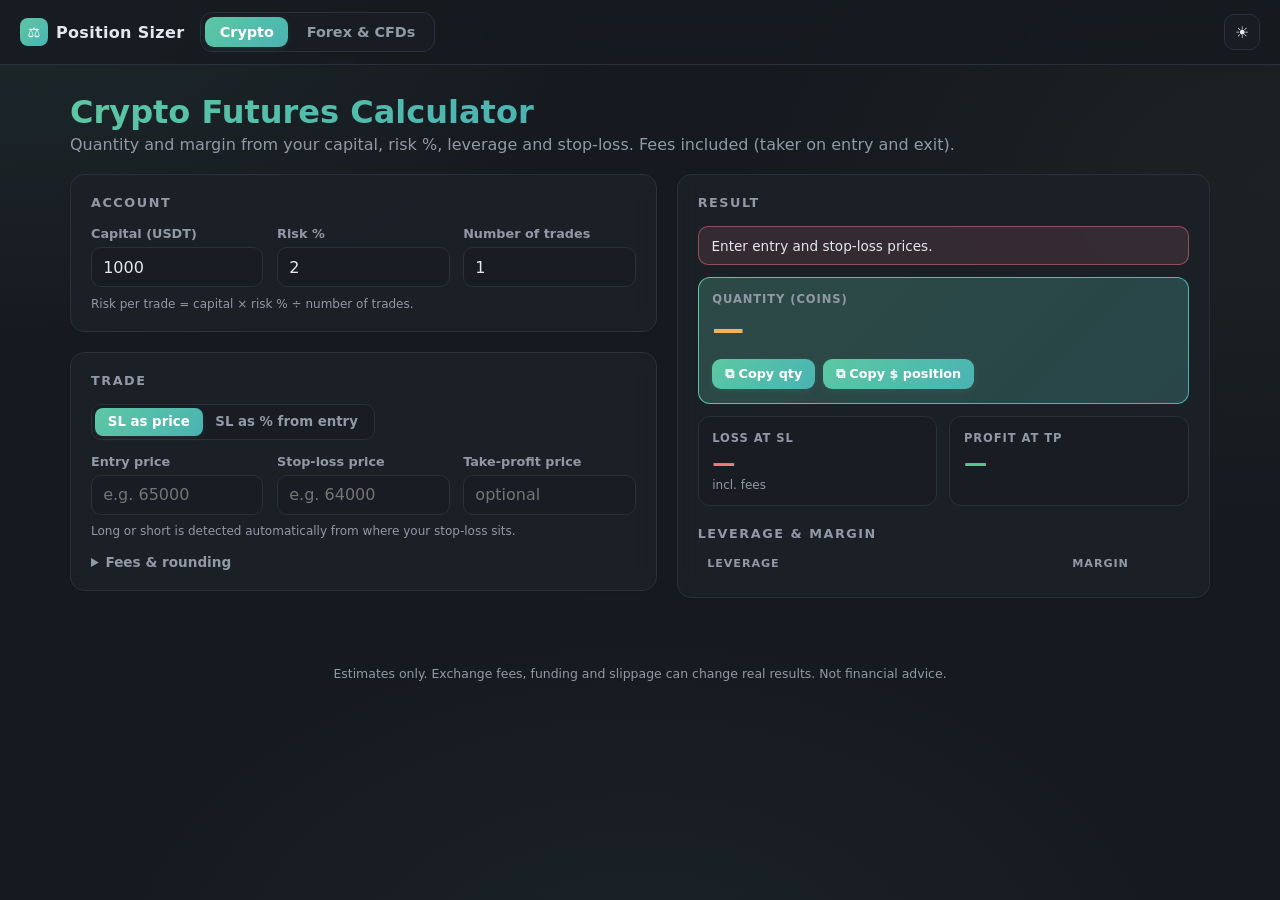
==== commit 1c84ab08: "Show qty / lot size in warm amber so it stands out from the green theme Co-Authored-By: Claude Opus " ====
--- a/index.html
+++ b/index.html
@@ -8,8 +8,8 @@
 <meta name="theme-color" content="#16191f">
 <link rel="manifest" href="manifest.json">
 <link rel="icon" href="icons/icon.svg" type="image/svg+xml">
-<link rel="stylesheet" href="css/styles.css?v=12">
-<script src="js/common.js?v=12"></script>
+<link rel="stylesheet" href="css/styles.css?v=13">
+<script src="js/common.js?v=13"></script>
 </head>
 <body>
 <nav class="nav">
@@ -75,6 +75,6 @@
   </div>
 </main>
 <footer>Estimates only. Exchange fees, funding and slippage can change real results. Not financial advice.</footer>
-<script src="js/crypto.js?v=12"></script>
+<script src="js/crypto.js?v=13"></script>
 </body>
 </html>
--- a/css/styles.css
+++ b/css/styles.css
@@ -187,3 +187,8 @@
 .tabs a.active, .seg button.on { background: var(--grad); color: #fff; box-shadow: 0 2px 8px -2px var(--glow); }
 .levtable tr.min td { background: color-mix(in srgb, var(--accent) 10%, transparent); }
 @media (max-width: 640px) { .mbar { border: 1px solid transparent; background: linear-gradient(var(--card), var(--card)) padding-box, var(--grad) border-box; } }
+
+/* Main number (qty / lots): warm amber, complementary to the green theme. Not red, so it can't be read as a loss. */
+:root { --hero: #c86a12; }
+[data-mode="dark"] { --hero: #f2b25c; }
+.stat.main .v, .mbar .v { background: none; color: var(--hero); }
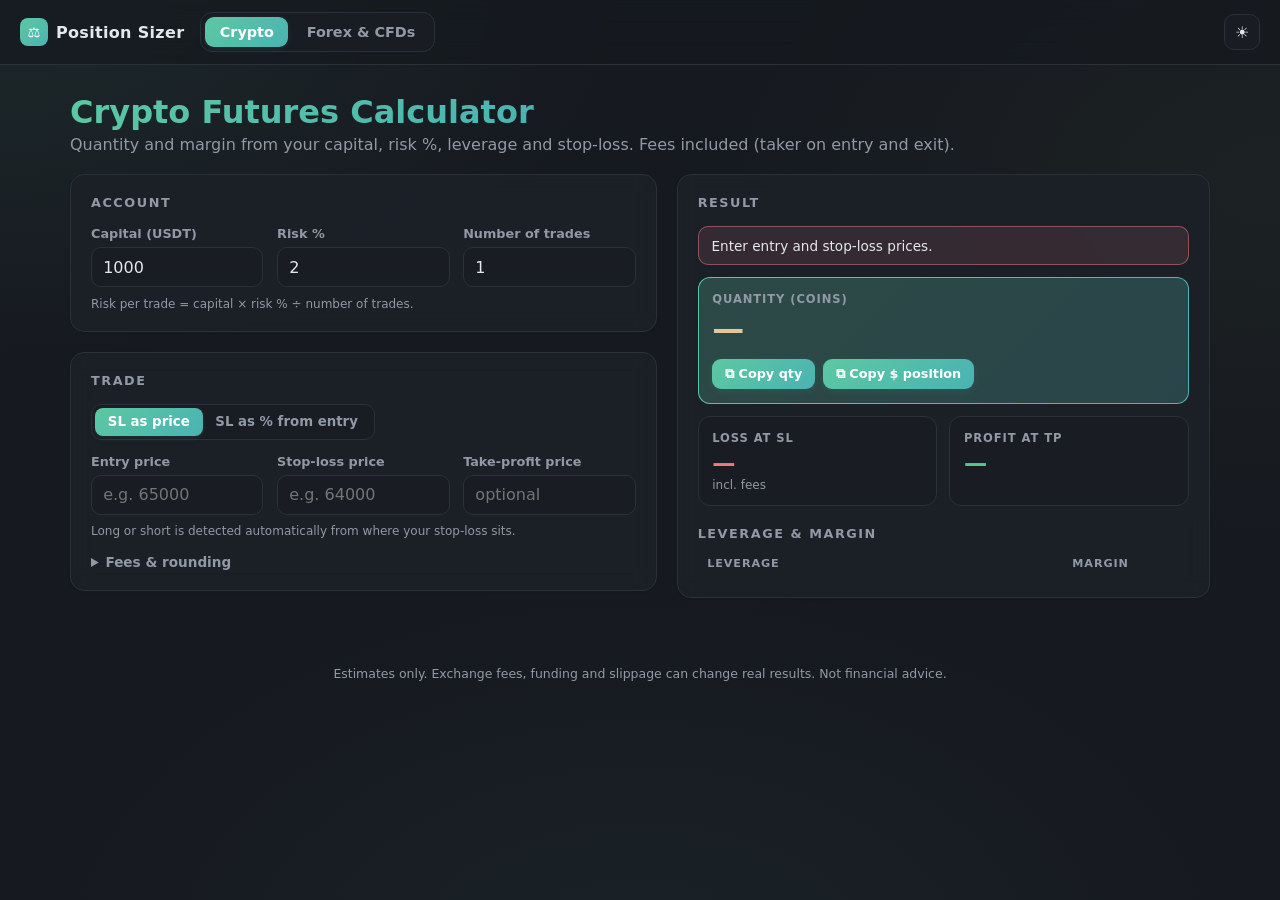
==== commit 70ded7d1: "Soften qty / lot number color to muted sand (dark) and bronze (light) Co-Authored-By: Claude Opus 5." ====
--- a/index.html
+++ b/index.html
@@ -8,8 +8,8 @@
 <meta name="theme-color" content="#16191f">
 <link rel="manifest" href="manifest.json">
 <link rel="icon" href="icons/icon.svg" type="image/svg+xml">
-<link rel="stylesheet" href="css/styles.css?v=13">
-<script src="js/common.js?v=13"></script>
+<link rel="stylesheet" href="css/styles.css?v=14">
+<script src="js/common.js?v=14"></script>
 </head>
 <body>
 <nav class="nav">
@@ -75,6 +75,6 @@
   </div>
 </main>
 <footer>Estimates only. Exchange fees, funding and slippage can change real results. Not financial advice.</footer>
-<script src="js/crypto.js?v=13"></script>
+<script src="js/crypto.js?v=14"></script>
 </body>
 </html>
--- a/css/styles.css
+++ b/css/styles.css
@@ -189,6 +189,6 @@
 @media (max-width: 640px) { .mbar { border: 1px solid transparent; background: linear-gradient(var(--card), var(--card)) padding-box, var(--grad) border-box; } }
 
 /* Main number (qty / lots): warm amber, complementary to the green theme. Not red, so it can't be read as a loss. */
-:root { --hero: #c86a12; }
-[data-mode="dark"] { --hero: #f2b25c; }
+:root { --hero: #8f6234; }
+[data-mode="dark"] { --hero: #e3c59c; }
 .stat.main .v, .mbar .v { background: none; color: var(--hero); }
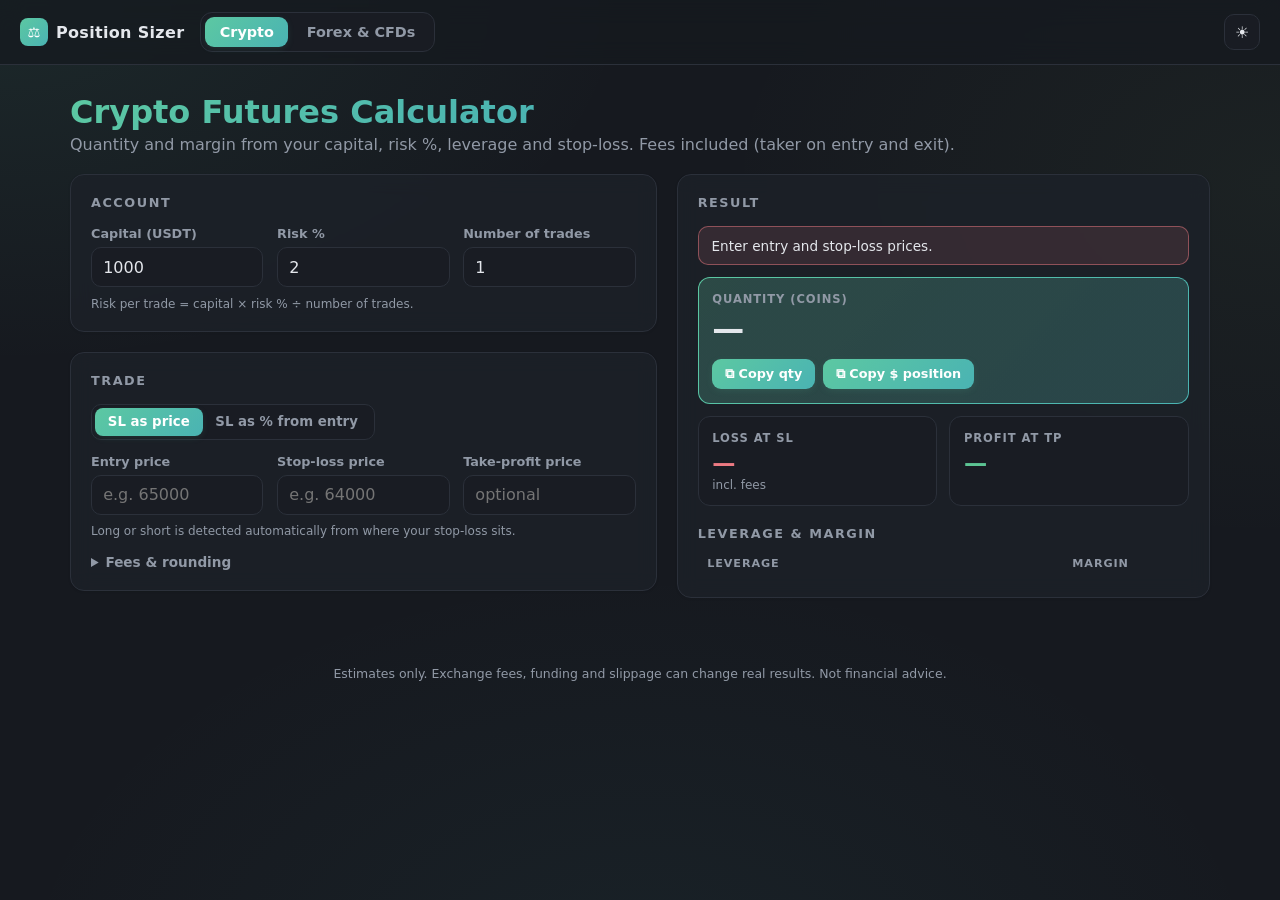
==== commit 9e721ed8: "Show qty / lot size in plain text color for easier reading Co-Authored-By: Claude Opus 5.5 <noreply@" ====
--- a/index.html
+++ b/index.html
@@ -8,8 +8,8 @@
 <meta name="theme-color" content="#16191f">
 <link rel="manifest" href="manifest.json">
 <link rel="icon" href="icons/icon.svg" type="image/svg+xml">
-<link rel="stylesheet" href="css/styles.css?v=14">
-<script src="js/common.js?v=14"></script>
+<link rel="stylesheet" href="css/styles.css?v=15">
+<script src="js/common.js?v=15"></script>
 </head>
 <body>
 <nav class="nav">
@@ -75,6 +75,6 @@
   </div>
 </main>
 <footer>Estimates only. Exchange fees, funding and slippage can change real results. Not financial advice.</footer>
-<script src="js/crypto.js?v=14"></script>
+<script src="js/crypto.js?v=15"></script>
 </body>
 </html>
--- a/css/styles.css
+++ b/css/styles.css
@@ -188,7 +188,5 @@
 .levtable tr.min td { background: color-mix(in srgb, var(--accent) 10%, transparent); }
 @media (max-width: 640px) { .mbar { border: 1px solid transparent; background: linear-gradient(var(--card), var(--card)) padding-box, var(--grad) border-box; } }
 
-/* Main number (qty / lots): warm amber, complementary to the green theme. Not red, so it can't be read as a loss. */
-:root { --hero: #8f6234; }
-[data-mode="dark"] { --hero: #e3c59c; }
-.stat.main .v, .mbar .v { background: none; color: var(--hero); }
+/* Main number (qty / lots): plain text color; its size alone makes it stand out. */
+.stat.main .v, .mbar .v { background: none; color: var(--text); }
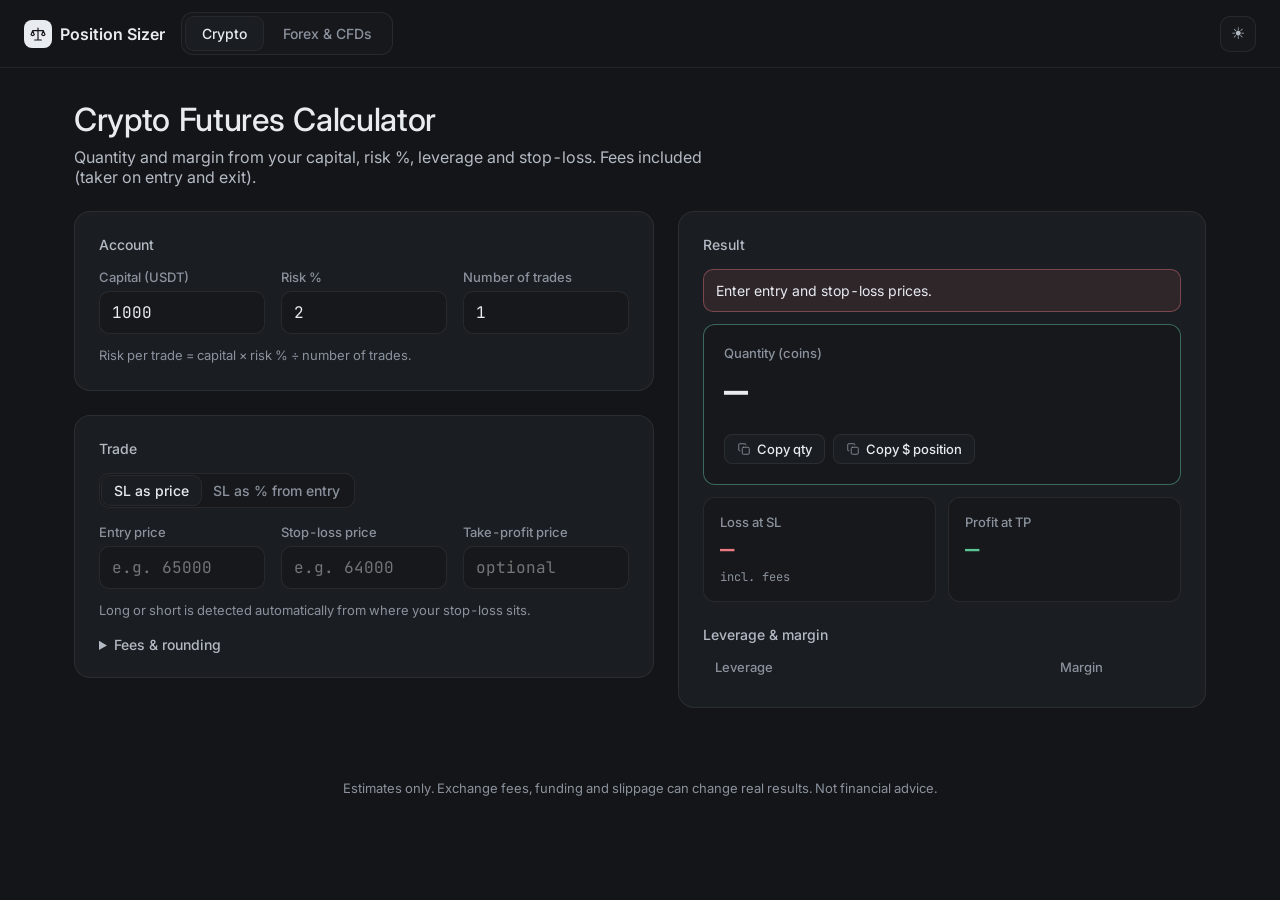
==== commit 009fa4a8: "Unslop UI: drop gradient layer, mono figures, line icons - Remove gradient washes, gradient text/but" ====
--- a/index.html
+++ b/index.html
@@ -8,12 +8,13 @@
 <meta name="theme-color" content="#16191f">
 <link rel="manifest" href="manifest.json">
 <link rel="icon" href="icons/icon.svg" type="image/svg+xml">
-<link rel="stylesheet" href="css/styles.css?v=15">
-<script src="js/common.js?v=15"></script>
+<link rel="preconnect" href="https://fonts.googleapis.com"><link rel="preconnect" href="https://fonts.gstatic.com" crossorigin><link rel="stylesheet" href="https://fonts.googleapis.com/css2?family=Inter:wght@400;500;600&family=JetBrains+Mono:wght@400;500&display=swap">
+<link rel="stylesheet" href="css/styles.css?v=16">
+<script src="js/common.js?v=16"></script>
 </head>
 <body>
 <nav class="nav">
-  <div class="brand"><span class="logo">⚖</span> Position Sizer</div>
+  <div class="brand"><span class="logo"><svg width="16" height="16" viewBox="0 0 24 24" fill="none" stroke="currentColor" stroke-width="1.75" stroke-linecap="round" stroke-linejoin="round" aria-hidden="true"><path d="M12 3v18M7 21h10M4 7h16M4 7l-2.5 6a3 3 0 0 0 5 0zM20 7l-2.5 6a3 3 0 0 0 5 0z"/></svg></span> Position Sizer</div>
   <div class="tabs"><a href="index.html" class="active">Crypto</a><a href="forex.html">Forex &amp; CFDs</a></div>
   <div class="theme-ctl">
     <button class="icon-btn" id="modeBtn" aria-label="Toggle dark/light mode"></button>
@@ -64,7 +65,7 @@
         <div id="alerts"></div>
         <div class="hero">
           <div class="stat main"><div class="k">Quantity (coins)</div><div class="v" id="qty">—</div><div class="s" id="qtySub"></div>
-            <div class="copy-row"><button class="copy-chip" id="copyQty" type="button">⧉ Copy qty</button><button class="copy-chip" id="copyPos" type="button">⧉ Copy $ position</button></div></div>
+            <div class="copy-row"><button class="copy-chip" id="copyQty" type="button"><svg width="14" height="14" viewBox="0 0 24 24" fill="none" stroke="currentColor" stroke-width="1.5" stroke-linecap="round" stroke-linejoin="round" aria-hidden="true"><rect x="9" y="9" width="12" height="12" rx="2"/><path d="M5 15H4a1 1 0 0 1-1-1V4a1 1 0 0 1 1-1h10a1 1 0 0 1 1 1v1"/></svg>Copy qty</button><button class="copy-chip" id="copyPos" type="button"><svg width="14" height="14" viewBox="0 0 24 24" fill="none" stroke="currentColor" stroke-width="1.5" stroke-linecap="round" stroke-linejoin="round" aria-hidden="true"><rect x="9" y="9" width="12" height="12" rx="2"/><path d="M5 15H4a1 1 0 0 1-1-1V4a1 1 0 0 1 1-1h10a1 1 0 0 1 1 1v1"/></svg>Copy $ position</button></div></div>
           <div class="stat"><div class="k">Loss at SL</div><div class="v down" id="loss">—</div><div class="s">incl. fees</div></div>
           <div class="stat"><div class="k">Profit at TP</div><div class="v up" id="profit">—</div><div class="s" id="rr"></div></div>
         </div>
@@ -75,6 +76,6 @@
   </div>
 </main>
 <footer>Estimates only. Exchange fees, funding and slippage can change real results. Not financial advice.</footer>
-<script src="js/crypto.js?v=15"></script>
+<script src="js/crypto.js?v=16"></script>
 </body>
 </html>
--- a/css/styles.css
+++ b/css/styles.css
@@ -1,16 +1,19 @@
-/* ===== Theme tokens: one calm palette, light + dark ===== */
+/* ===== Tokens: graphite neutrals, one green accent, red/green only for loss/profit ===== */
 :root {
-  --radius: 14px;
+  --radius: 16px;
   --font: "Inter", system-ui, -apple-system, "Segoe UI", Roboto, sans-serif;
-  --mono: var(--font);
-  --bg: #f5f6f8; --bg2: #f5f6f8; --card: #ffffff; --card-border: #e3e6eb;
-  --text: #24292f; --muted: #6b7280; --accent: #1f9a74; --accent2: #1f9a74;
-  --up: #2b9a66; --down: #d0505c; --input: #f8f9fb; --glow: rgba(31, 154, 116, .16);
+  --mono: "JetBrains Mono", ui-monospace, "Cascadia Mono", Consolas, monospace;
+  --bg: #f4f5f6; --card: #ffffff; --card-border: rgba(24, 27, 32, .09);
+  --text: #1c1f24; --text2: #4a505a; --muted: #6b717c;
+  --accent: #17805f; --up: #23835a; --down: #c2414e; --input: #f8f9fa;
+  --ring: rgba(23, 128, 95, .28);
+  --ease: cubic-bezier(.2, 0, 0, 1);
 }
 [data-mode="dark"] {
-  --bg: #16191f; --bg2: #16191f; --card: #1d2129; --card-border: #2b303a;
-  --text: #e4e7ec; --muted: #9199a6; --accent: #5cc8a2; --accent2: #5cc8a2;
-  --up: #5cc493; --down: #ec7a82; --input: #191c23; --glow: rgba(92, 200, 162, .18);
+  --bg: #131518; --card: #1a1d21; --card-border: rgba(232, 235, 240, .08);
+  --text: #e8ebf0; --text2: #b4bac4; --muted: #8b929d;
+  --accent: #5cc8a2; --up: #5cc493; --down: #ec7a82; --input: #16181c;
+  --ring: rgba(92, 200, 162, .32);
 }
 
 /* ===== Base ===== */
@@ -19,90 +22,98 @@
 body {
   font-family: var(--font); color: var(--text); min-height: 100vh;
   background: var(--bg); font-variant-numeric: tabular-nums;
-  transition: background .3s, color .3s;
 }
 a { color: var(--accent); }
+:focus-visible { outline: 2px solid var(--accent); outline-offset: 2px; }
 
 /* ===== Nav ===== */
 .nav {
-  position: sticky; top: 0; z-index: 10; display: flex; align-items: center; gap: 1rem;
-  padding: .75rem 1.25rem; background: var(--bg); border-bottom: 1px solid var(--card-border);
+  position: sticky; top: 0; z-index: 10; display: flex; align-items: center; gap: 16px;
+  padding: 12px 24px; background: var(--bg); border-bottom: 1px solid var(--card-border);
   flex-wrap: wrap;
 }
-.brand { font-weight: 800; letter-spacing: .02em; display: flex; align-items: center; gap: .5rem; }
+.brand { font-weight: 600; display: flex; align-items: center; gap: 8px; }
 .brand .logo { width: 28px; height: 28px; border-radius: 8px; display: grid; place-items: center;
-  background: var(--accent); color: #fff; font-size: .9rem; }
-.tabs { display: flex; gap: .25rem; background: var(--input); padding: 4px; border-radius: 12px; border: 1px solid var(--card-border); }
-.tabs a { text-decoration: none; color: var(--muted); padding: .45rem .9rem; border-radius: 9px; font-weight: 600; font-size: .9rem; }
-.tabs a.active { background: var(--card); color: var(--text); box-shadow: 0 1px 2px rgba(0,0,0,.12); }
-.theme-ctl { margin-left: auto; display: flex; gap: .5rem; align-items: center; }
-.icon-btn { background: var(--input); border: 1px solid var(--card-border); color: var(--text);
-  border-radius: 10px; width: 36px; height: 36px; cursor: pointer; font-size: 1rem; }
+  background: var(--text); color: var(--bg); }
+.tabs { display: flex; gap: 4px; background: var(--input); padding: 4px; border-radius: 12px; border: 1px solid var(--card-border); }
+.tabs a { text-decoration: none; color: var(--muted); padding: 8px 16px; border-radius: 8px; font-weight: 500; font-size: .875rem;
+  transition: color .15s var(--ease), background-color .15s var(--ease); }
+.tabs a:hover { color: var(--text); }
+.tabs a.active { background: var(--card); color: var(--text); box-shadow: 0 0 0 1px var(--card-border); }
+.theme-ctl { margin-left: auto; display: flex; gap: 8px; align-items: center; }
+.icon-btn { background: var(--input); border: 1px solid var(--card-border); color: var(--text2);
+  border-radius: 10px; width: 36px; height: 36px; cursor: pointer; font-size: 1rem;
+  transition: color .15s var(--ease); }
+.icon-btn:hover { color: var(--text); }
 
 /* ===== Layout ===== */
-main { max-width: 1180px; margin: 0 auto; padding: 1.5rem 1.25rem 3rem; }
-.page-head h1 { margin: .25rem 0 .25rem; font-size: clamp(1.4rem, 3vw, 2rem); }
-.page-head p { margin: 0 0 1.25rem; color: var(--muted); }
-.grid { display: grid; grid-template-columns: 1.1fr 1fr; gap: 1.25rem; align-items: start; }
+main { max-width: 1180px; margin: 0 auto; padding: 32px 24px 48px; }
+.page-head h1 { margin: 0 0 8px; font-size: clamp(1.5rem, 3vw, 2rem); font-weight: 500; letter-spacing: -.01em; }
+.page-head p { margin: 0 0 24px; color: var(--text2); max-width: 64ch; }
+.grid { display: grid; grid-template-columns: 1.1fr 1fr; gap: 24px; align-items: start; }
 @media (max-width: 880px) { .grid { grid-template-columns: 1fr; } .theme-ctl { margin-left: 0; } }
 
 .card {
   background: var(--card); border: 1px solid var(--card-border); border-radius: var(--radius);
-  padding: 1.25rem; margin-bottom: 1.25rem;
-  box-shadow: 0 1px 3px rgba(0,0,0,.06);
+  padding: 24px; margin-bottom: 24px;
 }
-.card h2 { font-size: .8rem; text-transform: uppercase; letter-spacing: .12em; color: var(--muted); margin: 0 0 1rem; }
-.fields { display: grid; grid-template-columns: repeat(auto-fit, minmax(150px, 1fr)); gap: .85rem; }
-label { display: flex; flex-direction: column; gap: .35rem; font-size: .8rem; color: var(--muted); font-weight: 600; }
+.card h2 { font-size: .875rem; font-weight: 500; color: var(--text2); margin: 0 0 16px; display: flex; align-items: center; gap: 8px; }
+.fields { display: grid; grid-template-columns: repeat(auto-fit, minmax(150px, 1fr)); gap: 16px; }
+label { display: flex; flex-direction: column; gap: 6px; font-size: .8125rem; color: var(--muted); font-weight: 500; }
 input, select {
-  font: 500 1rem var(--mono); color: var(--text); background: var(--input);
-  border: 1px solid var(--card-border); border-radius: 10px; padding: .6rem .7rem; width: 100%;
-  transition: border-color .2s, box-shadow .2s;
+  font: 400 1rem var(--mono); color: var(--text); background: var(--input);
+  border: 1px solid var(--card-border); border-radius: 10px; padding: 10px 12px; width: 100%;
+  transition: border-color .15s var(--ease), box-shadow .15s var(--ease);
 }
-input:focus, select:focus { outline: none; border-color: var(--accent); box-shadow: 0 0 0 3px var(--glow); }
+input:focus, select:focus { outline: none; border-color: var(--accent); box-shadow: 0 0 0 3px var(--ring); }
 select { font-family: var(--font); }
-.hint { font-size: .75rem; color: var(--muted); margin: .6rem 0 0; }
+.hint { font-size: .8125rem; color: var(--muted); margin: 12px 0 0; line-height: 1.5; }
 
-.seg { display: inline-flex; background: var(--input); border: 1px solid var(--card-border); border-radius: 10px; padding: 3px; margin-bottom: .9rem; }
-.seg button { background: none; border: 0; color: var(--muted); padding: .4rem .8rem; border-radius: 8px; font-weight: 600; cursor: pointer; font-family: var(--font); }
-.seg button.on { background: var(--card); color: var(--text); box-shadow: 0 1px 2px rgba(0,0,0,.12); }
+.seg { display: inline-flex; background: var(--input); border: 1px solid var(--card-border); border-radius: 10px; padding: 2px; margin-bottom: 16px; }
+.seg button { background: none; border: 0; color: var(--muted); padding: 6px 12px; border-radius: 8px; font: 500 .875rem var(--font); cursor: pointer;
+  transition: color .15s var(--ease), background-color .15s var(--ease); }
+.seg button:hover { color: var(--text); }
+.seg button.on { background: var(--card); color: var(--text); box-shadow: 0 0 0 1px var(--card-border); }
 
 /* ===== Results ===== */
-.hero { display: grid; grid-template-columns: 1fr 1fr; gap: .75rem; margin-bottom: 1rem; }
-.stat { background: var(--input); border: 1px solid var(--card-border); border-radius: 12px; padding: .85rem; }
-.stat .k { font-size: .72rem; color: var(--muted); text-transform: uppercase; letter-spacing: .08em; font-weight: 700; }
-.stat .v { font: 700 1.45rem var(--mono); margin-top: .25rem; word-break: break-all; }
-.stat .s { font-size: .75rem; color: var(--muted); margin-top: .15rem; font-family: var(--mono); }
-.stat.main { grid-column: 1 / -1; border-color: color-mix(in srgb, var(--accent) 45%, var(--card-border)); background: color-mix(in srgb, var(--accent) 6%, var(--card)); }
-.stat.main .v { font-size: 2rem; color: var(--accent); }
-.rows { margin: 0; display: grid; grid-template-columns: 1fr auto; gap: .5rem 1rem; }
-.rows dt { color: var(--muted); font-size: .88rem; }
-.rows dd { margin: 0; text-align: right; font: 600 .95rem var(--mono); }
+.hero { display: grid; grid-template-columns: 1fr 1fr; gap: 12px; margin-bottom: 24px; }
+.stat { background: var(--input); border: 1px solid var(--card-border); border-radius: 12px; padding: 16px; }
+.stat .k { font-size: .8125rem; color: var(--muted); font-weight: 500; }
+.stat .v { font: 500 1.5rem var(--mono); margin-top: 4px; word-break: break-all; letter-spacing: -.01em; }
+.stat .s { font-size: .75rem; color: var(--muted); margin-top: 4px; font-family: var(--mono); }
+.stat.main { grid-column: 1 / -1; padding: 20px; border-color: color-mix(in srgb, var(--accent) 40%, var(--card-border)); }
+.stat.main .v { font-size: 2.5rem; color: var(--text); letter-spacing: -.02em; }
+.rows { margin: 0; display: grid; grid-template-columns: 1fr auto; gap: 8px 16px; }
+.rows dt { color: var(--muted); font-size: .875rem; }
+.rows dd { margin: 0; text-align: right; font: 500 .9375rem var(--mono); }
 .up { color: var(--up) !important; } .down { color: var(--down) !important; }
-.badge { display: inline-block; font: 700 .72rem var(--font); padding: .2rem .55rem; border-radius: 999px; letter-spacing: .06em; }
-.badge.long { background: color-mix(in srgb, var(--up) 18%, transparent); color: var(--up); }
-.badge.short { background: color-mix(in srgb, var(--down) 18%, transparent); color: var(--down); }
+.badge { display: inline-block; font: 500 .75rem var(--mono); padding: 2px 8px; border-radius: 6px; }
+.badge.long { background: color-mix(in srgb, var(--up) 14%, transparent); color: var(--up); }
+.badge.short { background: color-mix(in srgb, var(--down) 14%, transparent); color: var(--down); }
 
-.alert { border-radius: 10px; padding: .65rem .8rem; font-size: .85rem; margin-bottom: .75rem; border: 1px solid; }
-.alert.warn { border-color: color-mix(in srgb, #f5a524 50%, transparent); background: color-mix(in srgb, #f5a524 12%, transparent); }
-.alert.err { border-color: color-mix(in srgb, var(--down) 50%, transparent); background: color-mix(in srgb, var(--down) 12%, transparent); }
+.alert { border-radius: 10px; padding: 12px; font-size: .875rem; margin-bottom: 12px; border: 1px solid; }
+.alert.warn { border-color: color-mix(in srgb, #c98a1c 40%, transparent); background: color-mix(in srgb, #c98a1c 10%, transparent); }
+.alert.err { border-color: color-mix(in srgb, var(--down) 40%, transparent); background: color-mix(in srgb, var(--down) 10%, transparent); }
 
 /* Risk ladder */
-.ladder { position: relative; height: 54px; margin: 1.2rem 0 .4rem; }
-.ladder .bar { position: absolute; top: 20px; height: 14px; border-radius: 7px; }
-.ladder .bar.loss { background: linear-gradient(90deg, var(--down), color-mix(in srgb, var(--down) 40%, transparent)); }
-.ladder .bar.win { background: linear-gradient(90deg, color-mix(in srgb, var(--up) 40%, transparent), var(--up)); }
-.ladder .tick { position: absolute; top: 0; transform: translateX(-50%); font: 600 .7rem var(--mono); color: var(--muted); white-space: nowrap; text-align: center; }
-.ladder .tick::after { content: ""; display: block; width: 2px; height: 26px; margin: 2px auto 0; background: var(--text); border-radius: 1px; }
+.ladder { position: relative; height: 56px; margin: 20px 0 8px; }
+.ladder .bar { position: absolute; top: 20px; height: 12px; border-radius: 6px; }
+.ladder .bar.loss { background: color-mix(in srgb, var(--down) 55%, transparent); }
+.ladder .bar.win { background: color-mix(in srgb, var(--up) 55%, transparent); }
+.ladder .tick { position: absolute; top: 0; transform: translateX(-50%); font: 500 .75rem var(--mono); color: var(--muted); white-space: nowrap; text-align: center; }
+.ladder .tick::after { content: ""; display: block; width: 2px; height: 24px; margin: 2px auto 0; background: var(--text); border-radius: 1px; }
 
-.btn { font: 700 .9rem var(--font); border-radius: 10px; padding: .7rem 1rem; cursor: pointer; border: 1px solid var(--card-border); background: var(--input); color: var(--text); }
-.btn.primary { background: var(--accent); color: #fff; border: 0; width: 100%; margin-top: 1rem; }
-.btn:active { transform: translateY(1px); }
-details summary { cursor: pointer; color: var(--muted); font-weight: 600; font-size: .85rem; }
-details[open] summary { margin-bottom: .8rem; }
-footer { text-align: center; color: var(--muted); font-size: .78rem; padding: 0 1rem 2rem; }
-.toast { position: fixed; bottom: 1.5rem; left: 50%; transform: translateX(-50%) translateY(20px); opacity: 0;
-  background: var(--text); color: var(--bg); padding: .6rem 1rem; border-radius: 10px; font-weight: 700; transition: .25s; pointer-events: none; }
+.btn { font: 500 .875rem var(--font); border-radius: 10px; padding: 10px 16px; cursor: pointer; border: 1px solid var(--card-border); background: var(--input); color: var(--text);
+  transition: background-color .15s var(--ease), transform .1s var(--ease); }
+.btn:hover { background: var(--card); }
+.btn.primary { background: var(--accent); color: #fff; border: 0; width: 100%; margin-top: 16px; }
+.btn:active { transform: scale(.98); }
+details summary { cursor: pointer; color: var(--text2); font-weight: 500; font-size: .875rem; }
+details[open] summary { margin-bottom: 16px; }
+footer { text-align: center; color: var(--muted); font-size: .8125rem; padding: 0 16px 32px; }
+.toast { position: fixed; bottom: 24px; left: 50%; transform: translateX(-50%) translateY(8px); opacity: 0;
+  background: var(--text); color: var(--bg); padding: 8px 16px; border-radius: 10px; font-weight: 500; pointer-events: none;
+  transition: opacity .2s var(--ease), transform .2s var(--ease); }
 .toast.show { opacity: 1; transform: translateX(-50%); }
 
 [hidden] { display: none !important; }
@@ -110,83 +121,48 @@
 /* ===== Mobile ===== */
 .mbar { display: none; }
 @media (max-width: 640px) {
-  .nav { position: static; padding: .6rem .9rem; gap: .6rem; }
+  .nav { position: static; padding: 12px 16px; gap: 12px; }
   .theme-ctl { margin-left: auto; }
   .tabs { order: 3; width: 100%; }
   .tabs a { flex: 1; text-align: center; }
-  main { padding: 1rem .9rem 6rem; }
-  .card { padding: 1rem; }
-  .fields { grid-template-columns: 1fr 1fr; gap: .7rem; }
-  .page-head p { font-size: .9rem; }
-  .stat .v { font-size: 1.15rem; }
-  .stat.main .v { font-size: 1.7rem; }
-  .rows dt { font-size: .82rem; }
-  .rows dd { font-size: .88rem; }
+  main { padding: 20px 16px 96px; }
+  .card { padding: 16px; }
+  .fields { grid-template-columns: 1fr 1fr; gap: 12px; }
+  .page-head p { font-size: .9375rem; }
+  .stat .v { font-size: 1.25rem; }
+  .stat.main .v { font-size: 2rem; }
+  .rows dt { font-size: .8125rem; }
+  .rows dd { font-size: .875rem; }
   .mbar {
-    display: flex; position: fixed; left: .75rem; right: .75rem; bottom: .75rem; z-index: 20;
-    align-items: center; justify-content: space-between; gap: .75rem; padding: .7rem 1rem;
-    border-radius: 14px; border: 1px solid var(--accent); background: color-mix(in srgb, var(--card) 85%, var(--bg));
-    backdrop-filter: blur(14px); -webkit-backdrop-filter: blur(14px); box-shadow: 0 4px 16px rgba(0,0,0,.15);
+    display: flex; position: fixed; left: 12px; right: 12px; bottom: 12px; z-index: 20;
+    align-items: center; justify-content: space-between; gap: 12px; padding: 12px 16px;
+    border-radius: 16px; border: 1px solid var(--card-border); background: var(--card);
+    box-shadow: 0 4px 16px rgba(0,0,0,.12);
     color: var(--text); font-family: var(--font); cursor: pointer; text-align: left;
+    transition: opacity .2s var(--ease);
   }
-  .mbar .k { font-size: .68rem; color: var(--muted); text-transform: uppercase; letter-spacing: .08em; font-weight: 700; }
-  .mbar .v { font: 700 1.15rem var(--mono); color: var(--accent); }
-  .mbar .v2 { font: 600 .85rem var(--mono); text-align: right; }
+  .mbar .k { font-size: .75rem; color: var(--muted); font-weight: 500; }
+  .mbar .v { font: 500 1.25rem var(--mono); color: var(--text); }
+  .mbar .v2 { font: 500 .875rem var(--mono); text-align: right; }
   .mbar.hide { opacity: 0; pointer-events: none; }
 }
 
 /* Leverage table */
-.levtable { width: 100%; border-collapse: collapse; font-family: var(--mono); }
-.levtable th { text-align: left; font: 700 .7rem var(--font); color: var(--muted); text-transform: uppercase; letter-spacing: .08em; padding: 0 .6rem .4rem; }
-.levtable td { padding: .55rem .6rem; border-top: 1px solid var(--card-border); font-weight: 600; }
-.levtable td:nth-child(2) { text-align: right; }
-.levtable th:nth-child(2) { text-align: right; }
-.levtable td:last-child { text-align: right; font: 600 .72rem var(--font); color: var(--muted); }
-.levtable tr.min td { color: var(--accent); background: color-mix(in srgb, var(--accent) 8%, transparent); }
+.levtable { width: 100%; border-collapse: collapse; font-family: var(--mono); font-size: .9375rem; }
+.levtable th { text-align: left; font: 500 .8125rem var(--font); color: var(--muted); padding: 0 12px 8px; }
+.levtable td { padding: 10px 12px; border-top: 1px solid var(--card-border); font-weight: 400; }
+.levtable td:nth-child(2), .levtable th:nth-child(2) { text-align: right; }
+.levtable td:last-child { text-align: right; font: 400 .75rem var(--font); color: var(--muted); }
+.levtable tr.min td { color: var(--accent); font-weight: 500; background: color-mix(in srgb, var(--accent) 8%, transparent); border-top-color: transparent; }
 .levtable tr.min td:first-child { border-radius: 8px 0 0 8px; } .levtable tr.min td:last-child { border-radius: 0 8px 8px 0; color: var(--accent); }
+.levtable tr.min + tr td { border-top-color: transparent; }
 .levtable tr.liq td { color: var(--down); }
 
-/* Copy chips inside the main result */
-.copy-row { display: flex; gap: .5rem; flex-wrap: wrap; margin-top: .7rem; }
-.copy-chip { font: 700 .8rem var(--font); padding: .45rem .8rem; border-radius: 9px; cursor: pointer;
-  border: 1px solid var(--accent); background: color-mix(in srgb, var(--accent) 12%, transparent); color: var(--accent); }
-.copy-chip:hover { background: var(--accent); color: #fff; }
-.copy-chip:active { transform: translateY(1px); }
-
-/* ===== Soft gradient layer (kept low-saturation so it stays easy on the eyes) ===== */
-:root {
-  --grad: linear-gradient(135deg, #2fae7f 0%, #1f9a9a 100%);
-  --wash-1: rgba(47, 174, 127, .10); --wash-2: rgba(31, 154, 154, .07); --wash-3: rgba(120, 190, 90, .06);
-  --card: rgba(255, 255, 255, .82); --nav-bg: rgba(245, 246, 248, .72);
-}
-[data-mode="dark"] {
-  --grad: linear-gradient(135deg, #5cc8a2 0%, #4ab3b3 100%);
-  --wash-1: rgba(92, 200, 162, .09); --wash-2: rgba(74, 179, 179, .06); --wash-3: rgba(140, 200, 110, .05);
-  --card: rgba(29, 33, 41, .82); --nav-bg: rgba(22, 25, 31, .72);
-}
-body {
-  background:
-    radial-gradient(900px 520px at 0% 0%, var(--wash-1), transparent 70%),
-    radial-gradient(800px 520px at 100% 20%, var(--wash-3), transparent 70%),
-    radial-gradient(900px 600px at 50% 110%, var(--wash-2), transparent 70%),
-    var(--bg);
-  background-attachment: fixed;
-}
-.nav { background: var(--nav-bg); backdrop-filter: blur(12px); -webkit-backdrop-filter: blur(12px); }
-.card { backdrop-filter: blur(10px); -webkit-backdrop-filter: blur(10px); }
-.brand .logo { background: var(--grad); }
-.page-head h1 { background: var(--grad); -webkit-background-clip: text; background-clip: text; color: transparent; width: fit-content; }
-.stat.main {
-  border: 1px solid transparent;
-  background: linear-gradient(color-mix(in srgb, var(--accent) 7%, var(--card)), color-mix(in srgb, var(--accent) 7%, var(--card))) padding-box,
-              var(--grad) border-box;
-}
-.stat.main .v { background: var(--grad); -webkit-background-clip: text; background-clip: text; color: transparent; width: fit-content; }
-.copy-chip { border: 0; background: var(--grad); color: #fff; box-shadow: 0 2px 8px -2px var(--glow); }
-.copy-chip:hover { background: var(--grad); filter: brightness(1.08); }
-.tabs a.active, .seg button.on { background: var(--grad); color: #fff; box-shadow: 0 2px 8px -2px var(--glow); }
-.levtable tr.min td { background: color-mix(in srgb, var(--accent) 10%, transparent); }
-@media (max-width: 640px) { .mbar { border: 1px solid transparent; background: linear-gradient(var(--card), var(--card)) padding-box, var(--grad) border-box; } }
-
-/* Main number (qty / lots): plain text color; its size alone makes it stand out. */
-.stat.main .v, .mbar .v { background: none; color: var(--text); }
+/* Copy buttons inside the main result */
+.copy-row { display: flex; gap: 8px; flex-wrap: wrap; margin-top: 16px; }
+.copy-chip { display: inline-flex; align-items: center; gap: 6px; font: 500 .8125rem var(--font); padding: 6px 12px; border-radius: 8px; cursor: pointer;
+  border: 1px solid var(--card-border); background: var(--card); color: var(--text);
+  transition: border-color .15s var(--ease), transform .1s var(--ease); }
+.copy-chip svg { color: var(--muted); }
+.copy-chip:hover { border-color: var(--accent); }
+.copy-chip:active { transform: scale(.98); }
